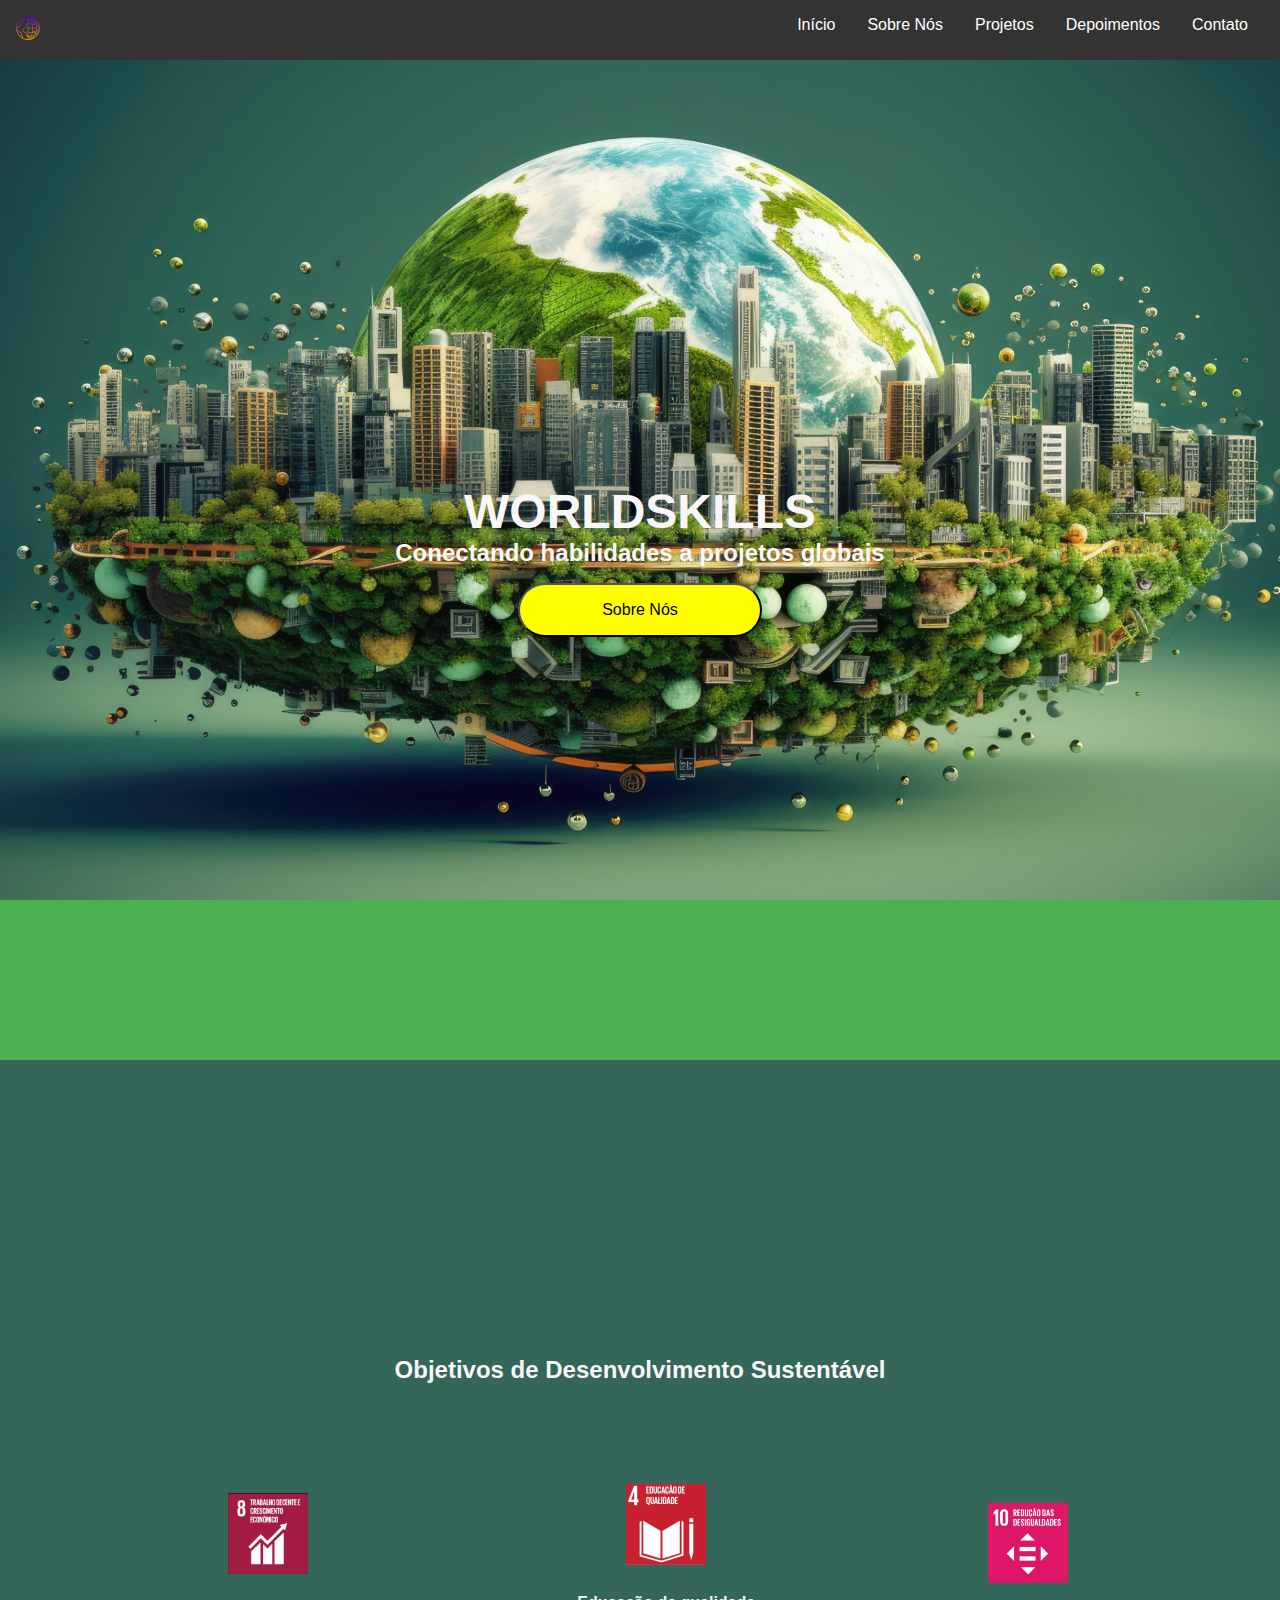
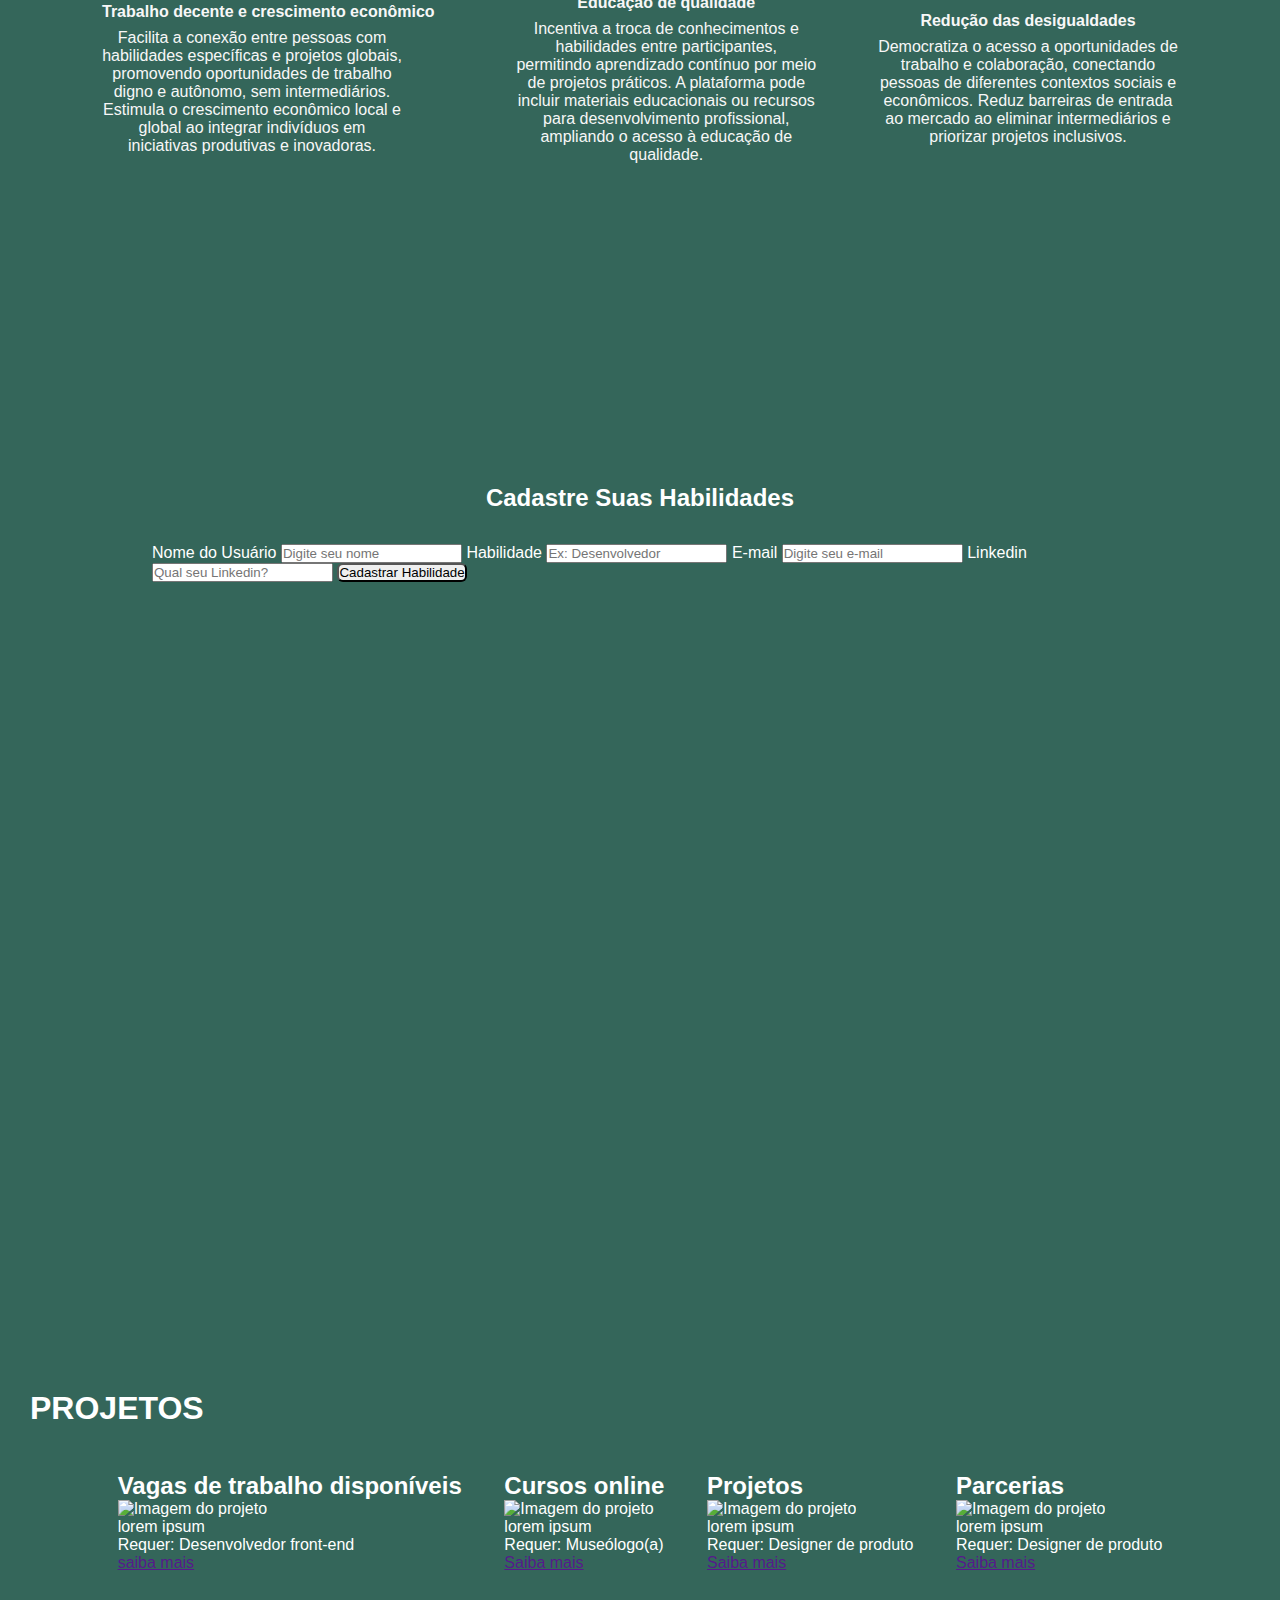
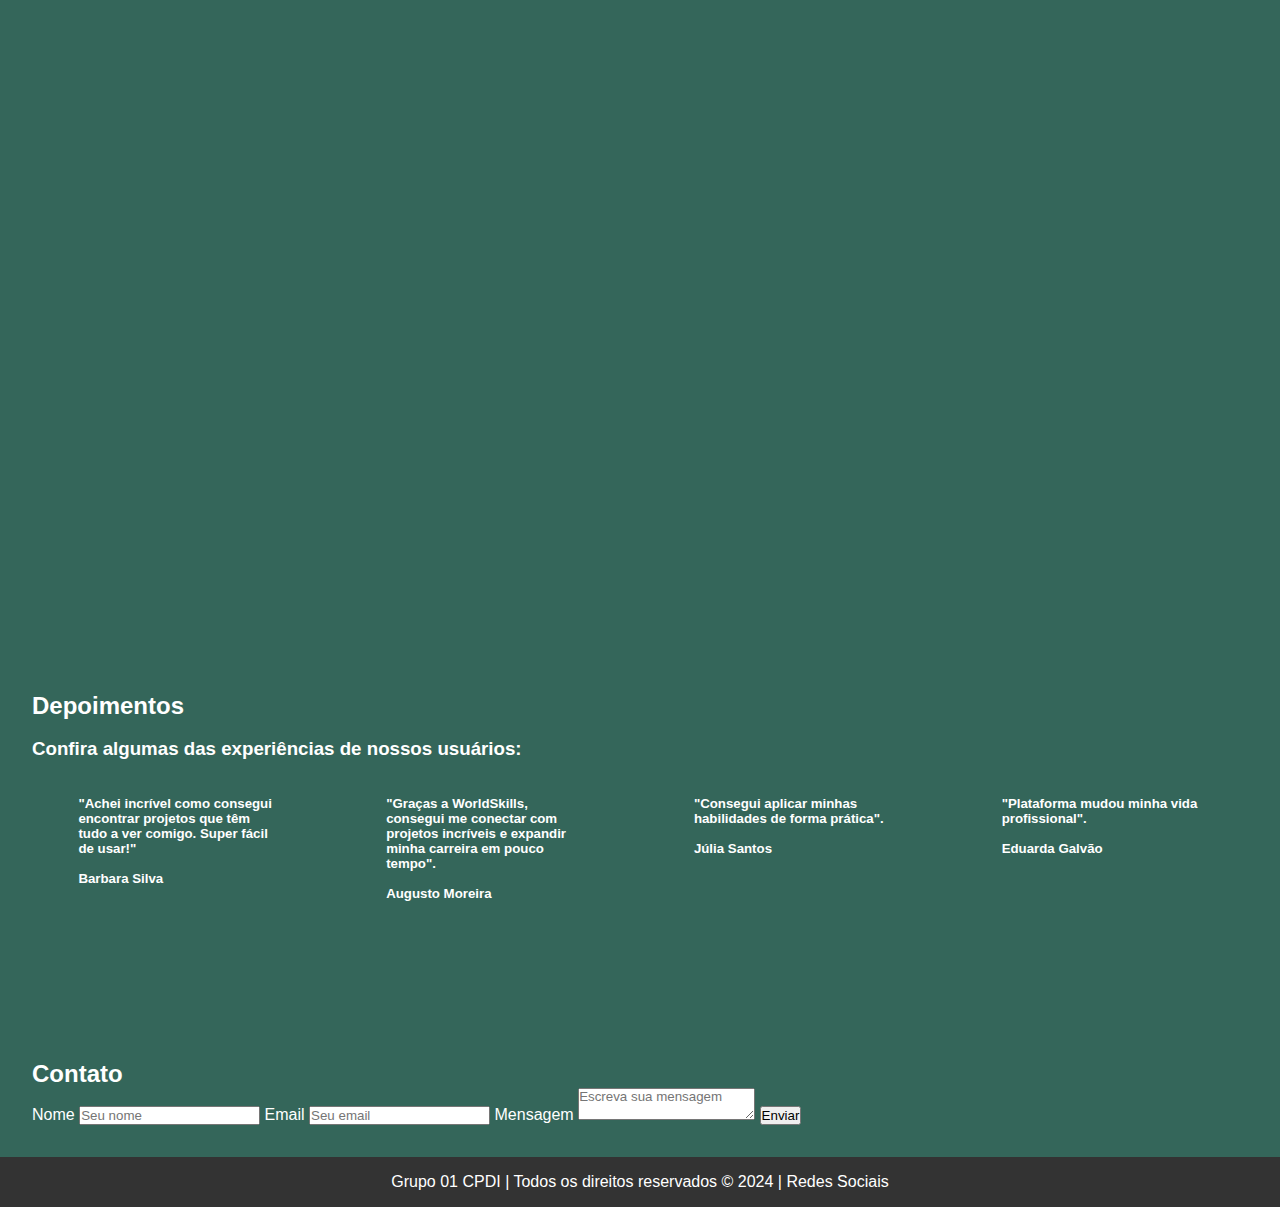
==== index.html @ 9bd30a02 "adicionei logo na barra de navegação" ====
<!DOCTYPE html>
<html lang="pt-br">

<head>
  <meta charset="UTF-8">
  <meta name="viewport" content="width=device-width, initial-scale=1.0">
  <title>WorldSkills</title>
  <link rel="shortcut icon" href="img/favicon.ico" type="image/x-icon">
  <link rel="stylesheet" href="style.css">
</head>

<body>
  <!-- Barra de Navegação -->
  <nav id="navBar">
    <div class="logo"><img src="img/globo.png" alt="Logo WorldSkills"></div>
    <ul>
      <li><a href="#inicio">Início</a></li>
      <li><a href="index2.html">Sobre Nós</a></li>
      <li><a href="#projetos">Projetos</a></li>
      <li><a href="#depoimentos">Depoimentos</a></li>
      <li><a href="#contato">Contato</a></li>
    </ul>
  </nav>

  <!-- Cabeçalho com Parallax -->
  <header class="parallax" id="inicio" style="background-image: url(/img/imgFundo.jpg);">
    <div class="header">
      <h1>WORLDSKILLS</h1>
      <p>Conectando habilidades a projetos globais</p>
    
        <html><a href="index2.html"> <button>Sobre Nós</button></a></html>
     
      
    </div>
  </header>
  <main>
   <!-- Objetivos de Desenvolvimento Sustentável -->
   <section class="parallax" id="ods" style="background-image: url('ods-background.jpg');">
    <div class="parallaxContent">
      <h2>Objetivos de Desenvolvimento Sustentável</h2>
      <div class="odsIcons">
        <div class="odsOito">
          <img src="img/ODS 8.png" alt="ODS 8">
          <h3>Trabalho decente e crescimento econômico</h3>
          <p>Facilita a conexão entre pessoas com habilidades específicas e projetos globais, promovendo oportunidades
            de trabalho digno e autônomo, sem intermediários.
            Estimula o crescimento econômico local e global ao integrar indivíduos em iniciativas produtivas e
            inovadoras.</p>
        </div>
        <div class="odsQuatro">
          <img src="img/ODS 4.png" alt="ODS 4">
          <h3>Educação de qualidade</h3>
          <p>Incentiva a troca de conhecimentos e habilidades entre participantes, permitindo aprendizado contínuo por
            meio de projetos práticos.
            A plataforma pode incluir materiais educacionais ou recursos para desenvolvimento profissional, ampliando o
            acesso à educação de qualidade.</p>
        </div>
        <div class="odsDez">
          <img src="img/ODS 10.png" alt="ODS 10">
          <h3>Redução das desigualdades</h3>
          <p>Democratiza o acesso a oportunidades de trabalho e colaboração, conectando pessoas de diferentes contextos
            sociais e econômicos.
            Reduz barreiras de entrada ao mercado ao eliminar intermediários e priorizar projetos inclusivos.</p>
        </div>
      </div>
    </div>
   </section>

    <!-- Formulário -->
    <section id="formulario">
      <h2>Cadastre Suas Habilidades</h2>
      <form action="userdata.php" method="post">
        <label for="nome">Nome do Usuário</label>
        <input type="text" id="nome" placeholder="Digite seu nome">
        <label for="habilidade">Habilidade</label>
        <input type="text" id="habilidade" placeholder="Ex: Desenvolvedor">
        <label for="e-mail">E-mail</label>
        <input type="email" id="e-mail" placeholder="Digite seu e-mail">
        <label for="linkedin">Linkedin</label>
        <input type="text" id="linkedin" placeholder="Qual seu Linkedin?">
        <button type="submit">Cadastrar Habilidade</button>
      </form>
    </section>


    <!--Projetos-->
   <section id="projetos">
    <h1>PROJETOS</h1>
   
     <div class= "projetoscontainer">
      <div class="projeto1">
       <h2>Vagas de trabalho disponíveis</h2>
       <img src="" alt="Imagem do projeto"/>
       <p>lorem ipsum</p>
       <p>Requer: Desenvolvedor front-end</p>
       <a target="_blank" href=""> saiba mais</a>
     </div>

    <div class= "projeto2">
      <h2>Cursos online</h2>
      <img src="" alt="Imagem do projeto"/>
      <p> lorem ipsum
      </p>
      <p>Requer: Museólogo(a)</p>
      <a target="_blank" href=""> Saiba mais</a>
    </div>

    <div class="projeto3">
      <h2> Projetos</h2>
      <img src="" alt="Imagem do projeto"/>
      <p>lorem ipsum</p>
      <p>Requer: Designer de produto</p>
      <a target="_blank" href=""> Saiba mais</a>
    </div>
    
    <div class="projeto4">
      <h2>Parcerias</h2>
      <img src="" alt="Imagem do projeto"/>
      <p>lorem ipsum</p>
      <p>Requer: Designer de produto</p>
      <a target="_blank" href=""> Saiba mais</a>
    </div>

   </section>



    <!-- Depoimentos -->
    <section id="depoimentos">

      <h2>Depoimentos</h2>
      <br>
      <h3>Confira algumas das experiências de nossos usuários:</h3>

<br>
<br>
  
     <div class="depoimentoscontainer">
      
      
      <div class="itens">
      <h5>"Plataforma mudou minha vida profissional".
        <br><br> Eduarda Galvão</div></h5>
      
      <div class="itens">
        <h5>"Consegui aplicar minhas habilidades de forma prática". 
          <br><br> Júlia Santos</div></h5>
      
        <div class="itens">
          <h5>"Graças a WorldSkills, consegui me conectar com projetos incríveis e expandir minha carreira em pouco tempo". 
            <br><br>
        Augusto Moreira</div></h5>

      <div class="itens">
          <h5>"Achei incrível como consegui encontrar projetos que têm tudo a ver comigo. Super fácil de usar!" 
            <br> <br> Barbara
        Silva</h5></div>
    </section></div>

    <!-- Contato -->
    <section id="contato">
      <h2>Contato</h2>
      <form>
        <label for="contatoNome">Nome</label>
        <input type="text" id="contatoNome" placeholder="Seu nome">
        <label for="email">Email</label>
        <input type="email" id="email" placeholder="Seu email">
        <label for="mensagem">Mensagem</label>
        <textarea id="mensagem" placeholder="Escreva sua mensagem"></textarea>
        <button type="submit">Enviar</button>
      </form>
    </section>
  </main>

  <!-- Rodapé -->
  <footer>
    <p>Grupo 01 CPDI | Todos os direitos reservados © 2024 | Redes Sociais</p>
  </footer>
</body>
</html>
---- style.css ----
/* Estilização global */
*{
    margin: 0;
    padding: 0;
    box-sizing: border-box;
    font-family: sans-serif
}


/* Estilo Logo Barra de Navegação */

#logo img{
  width: auto;
  height: 100%;
}


/* Estilo para a barra de navegação */
nav {
    background-color: #333;
    color: white;
    display: flex;
    justify-content: space-between;
    padding: 16px;
  }
  
  nav ul {
    display: flex;
    list-style: none;
  }
  
  nav li {
    margin:  0 1rem;
  }
  
  nav a {
    text-decoration: none;
    color: white;
  }

  nav a:hover{
    color: #00c4cc; /* Altere para a cor desejada */
    border-bottom: 2px solid #00c4cc; /* Adiciona uma linha inferior */
  }
  
  header {
    background-color: #4CAF50; /* Verde ou azul primário */
    color: white;
    text-align: center;
    font-size: 24px;
    font-weight: bold;
  }

  header button{

    background-color: #ffff00;
    width: 50%;
    height: 54px;
    margin-top: 16px;
    color: #000000;
    border-radius: 30px;
    font-size: 16px;
    cursor: pointer;
  }
  

  /* Parallax */
  .parallax {
    height: 1000px;
    background-attachment: fixed;
    background-position: center;
    background-repeat: no-repeat;
    background-size: cover;
    display: flex;
    flex-direction: column;
    justify-content: center;
    align-items: center;
    color: #f7f7f7;
    text-align: center;
  }

  main{
    background-color: #34665A;
  }
  
  .parallaxContent {
    display: flex;
    flex-direction: column;
    text-align: center;
    width: 100%;
  }

.parallaxContent h2{
  margin-bottom: 32px;
  margin-top: 0;
}
  .parallaxContent h2,
  .parallaxContent p {
    margin: 0;
  }

  .odsOito{
   font-size: 16px;
    margin-top: 100px;
    margin-left: 70px;
    margin-right: 20px;
  }
  .odsOito p{
    width: 300px;
    margin-top: 8px;
    justify-content: center;
  
  }
  .odsOito h3{
    font-size: 16px;
  }

  .odsQuatro{
    font-size: 16px;
    margin-top: 100px;
  }
  .odsQuatro p{
    width: 300px;
    margin-top: 8px;
  }
  .odsQuatro h3{
    font-size: 16px;
  }

  .odsDez{
    font-size: 16px;
    margin-top: 100px;
    margin-right: 70px;
  }
  .odsDez p{
    width: 300px;
    margin-top: 8px;
  }
  .odsDez h3{
    font-size: 16px;
  }
  .odsIcons{
    justify-content: space-between;
    align-items: center;
  }

  .odsIcons img{
    margin-bottom: 25px;
  }

  /* Outros estilos */
  section {
    padding: 32px;
  }
  
  footer {
    background-color: #333;
    color: white;
    text-align: center;
    padding: 16px;
  }

  .ods {
    display: flex;
    justify-content: space-around;
    background-color: #F4F4F4; /* Fundo cinza claro */
    padding: 32px 0;
  }
  
  .odsIcons {
    text-align: center;
    font-size: 1.2rem;
    display: flex;
  }
  
  .odsIcons img {
    width: 80px;
    height: auto;
  }

 /* FORMULÁRIO */
  #formulario {
    margin: 0 auto;
    width: 80%;
    height: 100vh;
    display: flex;
    flex-direction: column;
    flex-wrap: wrap;
    padding: 24px;
    color:#ffffff
  }

  #formulario h2{
    text-align: center;
    margin-bottom: 32px;
    color:#ffffff;
  }

  #formulario button{
    align-items: center;
    margin: 0 auto;
    text-align:center;
    border-radius: 6px;
    cursor: pointer;
  }
  
  /* PROJETOS */
  
  #projetos{
    width: 100%;
    height: 100vh;
    color:#ffffff;
    padding: 30px;
  }

  .projetoscontainer{
    display: flex;
    flex-direction:row;
    Justify-content:space-evenly;
    flex-wrap: wrap;
    padding: 45px;
    color:#ffffff
  
 }
 
    #projeto1{
     border: 2px solid #4CAF50;
     width: 250px;
     height: 250px;
     margin-top:20px;
     margin-bottom:20px;
     flex-direction:row;
     justify-content:space-evenly;
     align-items:center;
     background-color: #4CAF50;
    }
   
    #projeto2{
     border: 2px solid #4CAF50;
     width: 250px;
     height: 250px;
     margin-top:20px;
     margin-bottom:20px;
     flex-direction:row;
     justify-content:space-evenly;
     align-items:center;
     background-color: #4CAF50;
    }

    #projeto3{
      border: 2px solid #4CAF50;
      width: 250px;
      height: 250px;
      margin-top:20px;
      margin-bottom:20px;
      flex-direction:row;
      justify-content:space-evenly;
      align-items:center;
      background-color: #4CAF50;
     }

   #projeto4{
     border: 2px solid #4CAF50;
     width: 250px;
     height: 250px;
     margin-top:20px;
     margin-bottom:20px;
     flex-direction:row;
     justify-content:space-evenly;
     align-items:center;
     background-color: #4CAF50;
     Gap: 70px;
    }

  #depoimentos{
    color:#ffffff
    
  
  }

  #contato {
    color:#ffffff
  }

  .depoimentoscontainer{
    display: flex;
    gap: 15px;
    flex-direction: row-reverse;
    justify-content: space-around;
    align-items: stretch;
  }
  .itens{
    width: 200px;
    height: 200px;
    
  }
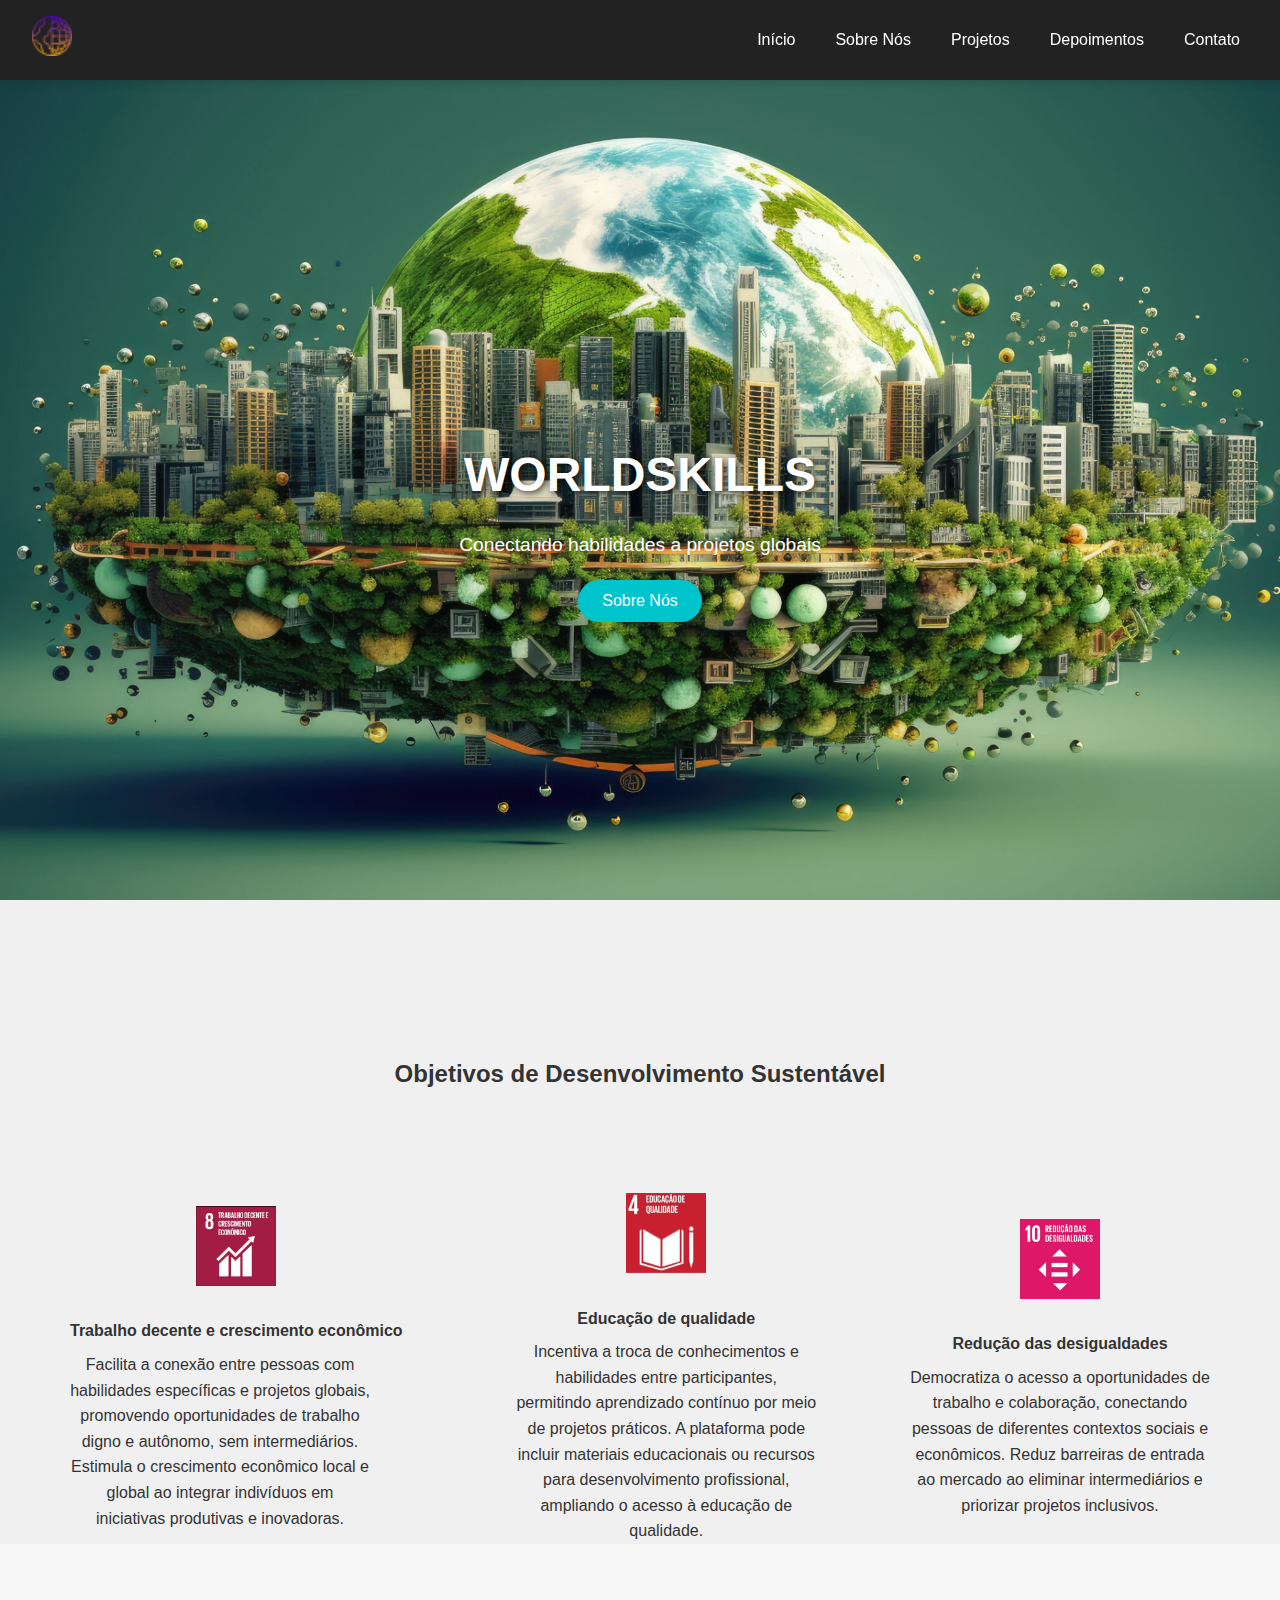
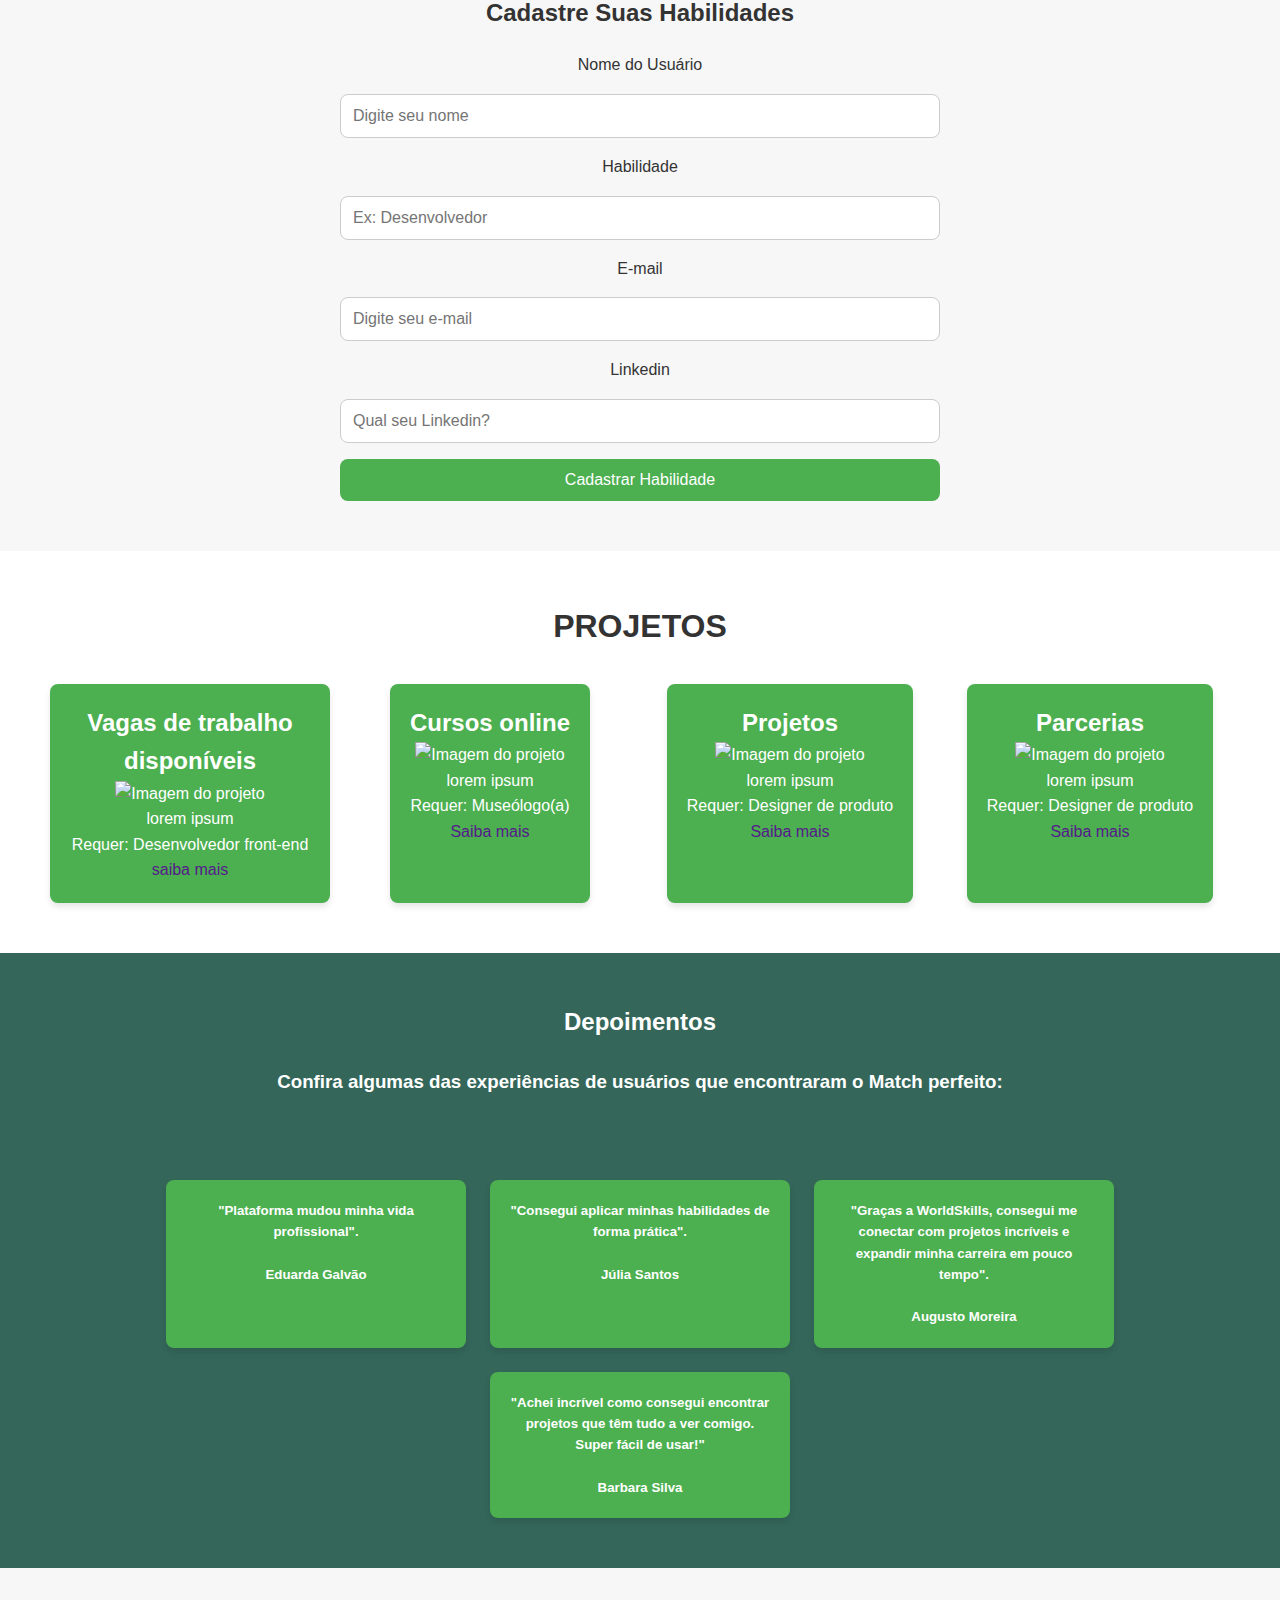
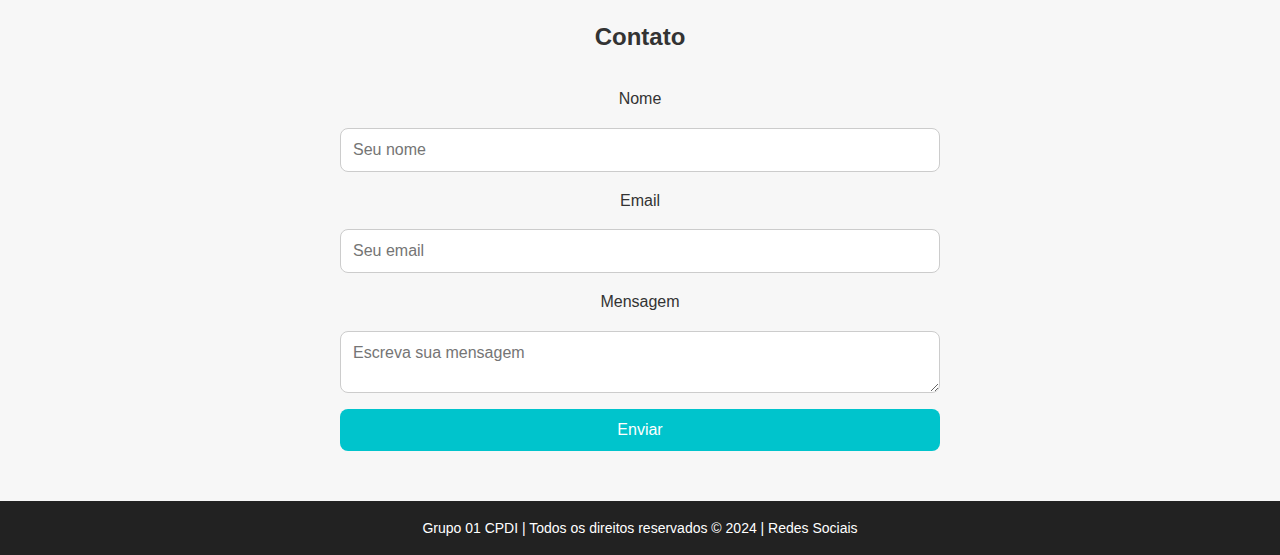
==== commit 0facfed7: "ALTERAÇÃO GERAL CSS" ====
--- a/index.html
+++ b/index.html
@@ -130,7 +130,7 @@
 
       <h2>Depoimentos</h2>
       <br>
-      <h3>Confira algumas das experiências de nossos usuários:</h3>
+      <h3>Confira algumas das experiências de usuários que encontraram o Match perfeito:</h3>
 
 <br>
 <br>
--- a/style.css
+++ b/style.css
@@ -1,296 +1,345 @@
 /* Estilização global */
-*{
-    margin: 0;
-    padding: 0;
-    box-sizing: border-box;
-    font-family: sans-serif
-}
-
-
-/* Estilo Logo Barra de Navegação */
-
-#logo img{
-  width: auto;
-  height: 100%;
-}
-
+* {
+  margin: 0;
+  padding: 0;
+  box-sizing: border-box;
+  font-family: 'Arial', sans-serif;
+  list-style: none;
+  text-decoration: none;
+}
+
+body {
+  background-color: #f0f0f0;
+  color: #333;
+  line-height: 1.6;
+}
 
 /* Estilo para a barra de navegação */
 nav {
-    background-color: #333;
-    color: white;
-    display: flex;
-    justify-content: space-between;
-    padding: 16px;
+  background-color: #222;
+  color: white;
+  display: flex;
+  justify-content: space-between;
+  align-items: center;
+  padding: 16px 32px;
+  position: sticky;
+  top: 0;
+  z-index: 1000;
+  box-shadow: 0 4px 6px rgba(0, 0, 0, 0.1);
+}
+
+nav .logo img {
+  height: 40px;
+}
+
+nav ul {
+  display: flex;
+  list-style: none;
+  gap: 24px;
+}
+
+nav li {
+  position: relative;
+}
+
+nav a {
+  text-decoration: none;
+  color: white;
+  font-size: 16px;
+  padding: 8px;
+  transition: color 0.3s ease;
+}
+
+nav a:hover {
+  color: #00c4cc;
+  border-bottom: 2px solid #00c4cc;
+}
+
+/* Parallax Header */
+header {
+  height: 900px;
+  background-attachment: fixed;
+  background-size: cover;
+  background-position: center;
+  display: flex;
+  flex-direction: column;
+  justify-content: center;
+  align-items: center;
+  color: white;
+  text-align: center;
+
+
+}
+
+header h1 {
+  font-size: 3rem;
+  margin-bottom: 16px;
+  text-shadow: 2px 2px 6px rgba(0, 0, 0, 0.7);
+}
+
+header p {
+  font-size: 1.2rem;
+  margin-bottom: 20px;
+}
+
+header button {
+  background-color: #00c4cc;
+  color: white;
+  border: none;
+  padding: 12px 24px;
+  border-radius: 30px;
+  font-size: 16px;
+  cursor: pointer;
+  transition: background-color 0.3s;
+}
+
+header button:hover {
+  background-color: #008f99;
+}
+
+.parallaxContent {
+  display: flex;
+  flex-direction: column;
+  text-align: center;
+  width: 100%;
+}
+
+
+#ods {
+  display: flex;
+  justify-content: space-around;
+}
+
+#ods h2 {
+  text-align: center;
+  margin-top: 75px;
+}
+
+.odsOito {
+  font-size: 16px;
+  margin-top: 100px;
+  margin-left: 70px;
+  margin-right: 20px;
+}
+
+.odsOito p {
+  width: 300px;
+  margin-top: 8px;
+  justify-content: center;
+
+}
+
+.odsOito h3 {
+  font-size: 16px;
+}
+
+.odsQuatro {
+  font-size: 16px;
+  margin-top: 100px;
+}
+
+.odsQuatro p {
+  width: 300px;
+  margin-top: 8px;
+}
+
+.odsQuatro h3 {
+  font-size: 16px;
+}
+
+.odsDez {
+  font-size: 16px;
+  margin-top: 100px;
+  margin-right: 70px;
+}
+
+.odsDez p {
+  width: 300px;
+  margin-top: 8px;
+}
+
+.odsDez h3 {
+  font-size: 16px;
+}
+
+.odsIcons {
+  display: flex;
+  justify-content: space-between;
+  align-items: center;
+}
+
+.odsIcons img {
+  width: 80px;
+  height: 80px;
+  margin-bottom: 25px;
+}
+
+/* Sessão de Projetos */
+#projetos {
+  padding: 50px;
+  background-color: #fff;
+  text-align: center;
+}
+
+#projetos h1 {
+  margin-bottom: 32px;
+  color: #333;
+}
+
+.projetoscontainer {
+  display: grid;
+  grid-template-columns: repeat(auto-fit, minmax(250px, 1fr));
+  gap: 20px;
+  justify-items: center;
+}
+
+.projetoscontainer .projeto1,
+.projeto2,
+.projeto3,
+.projeto4 {
+  background-color: #4caf50;
+  border-radius: 8px;
+  color: white;
+  padding: 20px;
+  box-shadow: 0 4px 6px rgba(0, 0, 0, 0.1);
+  transition: transform 0.3s ease;
+  text-align: center;
+}
+
+.projetoscontainer .projeto1:hover,
+.projeto2:hover,
+.projeto3:hover,
+.projeto4:hover {
+  transform: translateY(-10px);
+}
+
+/* Formulário */
+#formulario {
+  background-color: #f7f7f7;
+  padding: 50px 20px;
+  text-align: center;
+}
+
+#formulario h2 {
+  margin-bottom: 20px;
+  color: #333;
+}
+
+#formulario form {
+  max-width: 600px;
+  margin: 0 auto;
+  display: flex;
+  flex-direction: column;
+  gap: 16px;
+}
+
+#formulario input,
+#formulario textarea,
+#formulario button {
+  padding: 12px;
+  border-radius: 8px;
+  border: 1px solid #ccc;
+  font-size: 16px;
+  width: 100%;
+}
+
+#formulario button {
+  background-color: #4caf50;
+  color: white;
+  border: none;
+  cursor: pointer;
+  transition: background-color 0.3s;
+}
+
+#formulario button:hover {
+  background-color: #388e3c;
+}
+
+/* Depoimentos */
+#depoimentos {
+  padding: 50px;
+  background-color: #34665a;
+  color: white;
+  text-align: center;
+}
+
+.depoimentoscontainer {
+  display: flex;
+  flex-wrap: wrap;
+  justify-content: center;
+  gap: 24px;
+  margin-top: 32px;
+}
+
+.itens {
+  background-color: #4caf50;
+  padding: 20px;
+  border-radius: 8px;
+  color: white;
+  box-shadow: 0 4px 6px rgba(0, 0, 0, 0.1);
+  width: 300px;
+}
+
+/* Contato */
+#contato {
+  padding: 50px;
+  text-align: center;
+  background-color: #f7f7f7;
+}
+
+#contato h2{
+  margin-bottom: 30px;
+}
+
+#contato form {
+  max-width: 600px;
+  margin: 0 auto;
+  display: flex;
+  flex-direction: column;
+  gap: 16px;
+}
+
+#contato input,
+#contato textarea,
+#contato button {
+  padding: 12px;
+  border-radius: 8px;
+  border: 1px solid #ccc;
+  font-size: 16px;
+}
+
+#contato button {
+  background-color: #00c4cc;
+  color: white;
+  border: none;
+  cursor: pointer;
+}
+
+#contato button:hover {
+  background-color: #008f99;
+}
+
+/* Rodapé */
+footer {
+  background-color: #222;
+  color: white;
+  padding: 16px;
+  text-align: center;
+  font-size: 14px;
+}
+
+/* Responsividade */
+@media (max-width: 768px) {
+  nav ul {
+    flex-direction: column;
+    gap: 16px;
   }
-  
-  nav ul {
-    display: flex;
-    list-style: none;
+
+  .projetoscontainer {
+    grid-template-columns: 1fr;
   }
-  
-  nav li {
-    margin:  0 1rem;
+
+  .depoimentoscontainer {
+    flex-direction: column;
   }
-  
-  nav a {
-    text-decoration: none;
-    color: white;
-  }
-
-  nav a:hover{
-    color: #00c4cc; /* Altere para a cor desejada */
-    border-bottom: 2px solid #00c4cc; /* Adiciona uma linha inferior */
-  }
-  
-  header {
-    background-color: #4CAF50; /* Verde ou azul primário */
-    color: white;
-    text-align: center;
-    font-size: 24px;
-    font-weight: bold;
-  }
-
-  header button{
-
-    background-color: #ffff00;
-    width: 50%;
-    height: 54px;
-    margin-top: 16px;
-    color: #000000;
-    border-radius: 30px;
-    font-size: 16px;
-    cursor: pointer;
-  }
-  
-
-  /* Parallax */
-  .parallax {
-    height: 1000px;
-    background-attachment: fixed;
-    background-position: center;
-    background-repeat: no-repeat;
-    background-size: cover;
-    display: flex;
-    flex-direction: column;
-    justify-content: center;
-    align-items: center;
-    color: #f7f7f7;
-    text-align: center;
-  }
-
-  main{
-    background-color: #34665A;
-  }
-  
-  .parallaxContent {
-    display: flex;
-    flex-direction: column;
-    text-align: center;
-    width: 100%;
-  }
-
-.parallaxContent h2{
-  margin-bottom: 32px;
-  margin-top: 0;
-}
-  .parallaxContent h2,
-  .parallaxContent p {
-    margin: 0;
-  }
-
-  .odsOito{
-   font-size: 16px;
-    margin-top: 100px;
-    margin-left: 70px;
-    margin-right: 20px;
-  }
-  .odsOito p{
-    width: 300px;
-    margin-top: 8px;
-    justify-content: center;
-  
-  }
-  .odsOito h3{
-    font-size: 16px;
-  }
-
-  .odsQuatro{
-    font-size: 16px;
-    margin-top: 100px;
-  }
-  .odsQuatro p{
-    width: 300px;
-    margin-top: 8px;
-  }
-  .odsQuatro h3{
-    font-size: 16px;
-  }
-
-  .odsDez{
-    font-size: 16px;
-    margin-top: 100px;
-    margin-right: 70px;
-  }
-  .odsDez p{
-    width: 300px;
-    margin-top: 8px;
-  }
-  .odsDez h3{
-    font-size: 16px;
-  }
-  .odsIcons{
-    justify-content: space-between;
-    align-items: center;
-  }
-
-  .odsIcons img{
-    margin-bottom: 25px;
-  }
-
-  /* Outros estilos */
-  section {
-    padding: 32px;
-  }
-  
-  footer {
-    background-color: #333;
-    color: white;
-    text-align: center;
-    padding: 16px;
-  }
-
-  .ods {
-    display: flex;
-    justify-content: space-around;
-    background-color: #F4F4F4; /* Fundo cinza claro */
-    padding: 32px 0;
-  }
-  
-  .odsIcons {
-    text-align: center;
-    font-size: 1.2rem;
-    display: flex;
-  }
-  
-  .odsIcons img {
-    width: 80px;
-    height: auto;
-  }
-
- /* FORMULÁRIO */
-  #formulario {
-    margin: 0 auto;
-    width: 80%;
-    height: 100vh;
-    display: flex;
-    flex-direction: column;
-    flex-wrap: wrap;
-    padding: 24px;
-    color:#ffffff
-  }
-
-  #formulario h2{
-    text-align: center;
-    margin-bottom: 32px;
-    color:#ffffff;
-  }
-
-  #formulario button{
-    align-items: center;
-    margin: 0 auto;
-    text-align:center;
-    border-radius: 6px;
-    cursor: pointer;
-  }
-  
-  /* PROJETOS */
-  
-  #projetos{
-    width: 100%;
-    height: 100vh;
-    color:#ffffff;
-    padding: 30px;
-  }
-
-  .projetoscontainer{
-    display: flex;
-    flex-direction:row;
-    Justify-content:space-evenly;
-    flex-wrap: wrap;
-    padding: 45px;
-    color:#ffffff
-  
- }
- 
-    #projeto1{
-     border: 2px solid #4CAF50;
-     width: 250px;
-     height: 250px;
-     margin-top:20px;
-     margin-bottom:20px;
-     flex-direction:row;
-     justify-content:space-evenly;
-     align-items:center;
-     background-color: #4CAF50;
-    }
-   
-    #projeto2{
-     border: 2px solid #4CAF50;
-     width: 250px;
-     height: 250px;
-     margin-top:20px;
-     margin-bottom:20px;
-     flex-direction:row;
-     justify-content:space-evenly;
-     align-items:center;
-     background-color: #4CAF50;
-    }
-
-    #projeto3{
-      border: 2px solid #4CAF50;
-      width: 250px;
-      height: 250px;
-      margin-top:20px;
-      margin-bottom:20px;
-      flex-direction:row;
-      justify-content:space-evenly;
-      align-items:center;
-      background-color: #4CAF50;
-     }
-
-   #projeto4{
-     border: 2px solid #4CAF50;
-     width: 250px;
-     height: 250px;
-     margin-top:20px;
-     margin-bottom:20px;
-     flex-direction:row;
-     justify-content:space-evenly;
-     align-items:center;
-     background-color: #4CAF50;
-     Gap: 70px;
-    }
-
-  #depoimentos{
-    color:#ffffff
-    
-  
-  }
-
-  #contato {
-    color:#ffffff
-  }
-
-  .depoimentoscontainer{
-    display: flex;
-    gap: 15px;
-    flex-direction: row-reverse;
-    justify-content: space-around;
-    align-items: stretch;
-  }
-  .itens{
-    width: 200px;
-    height: 200px;
-    
-  }+}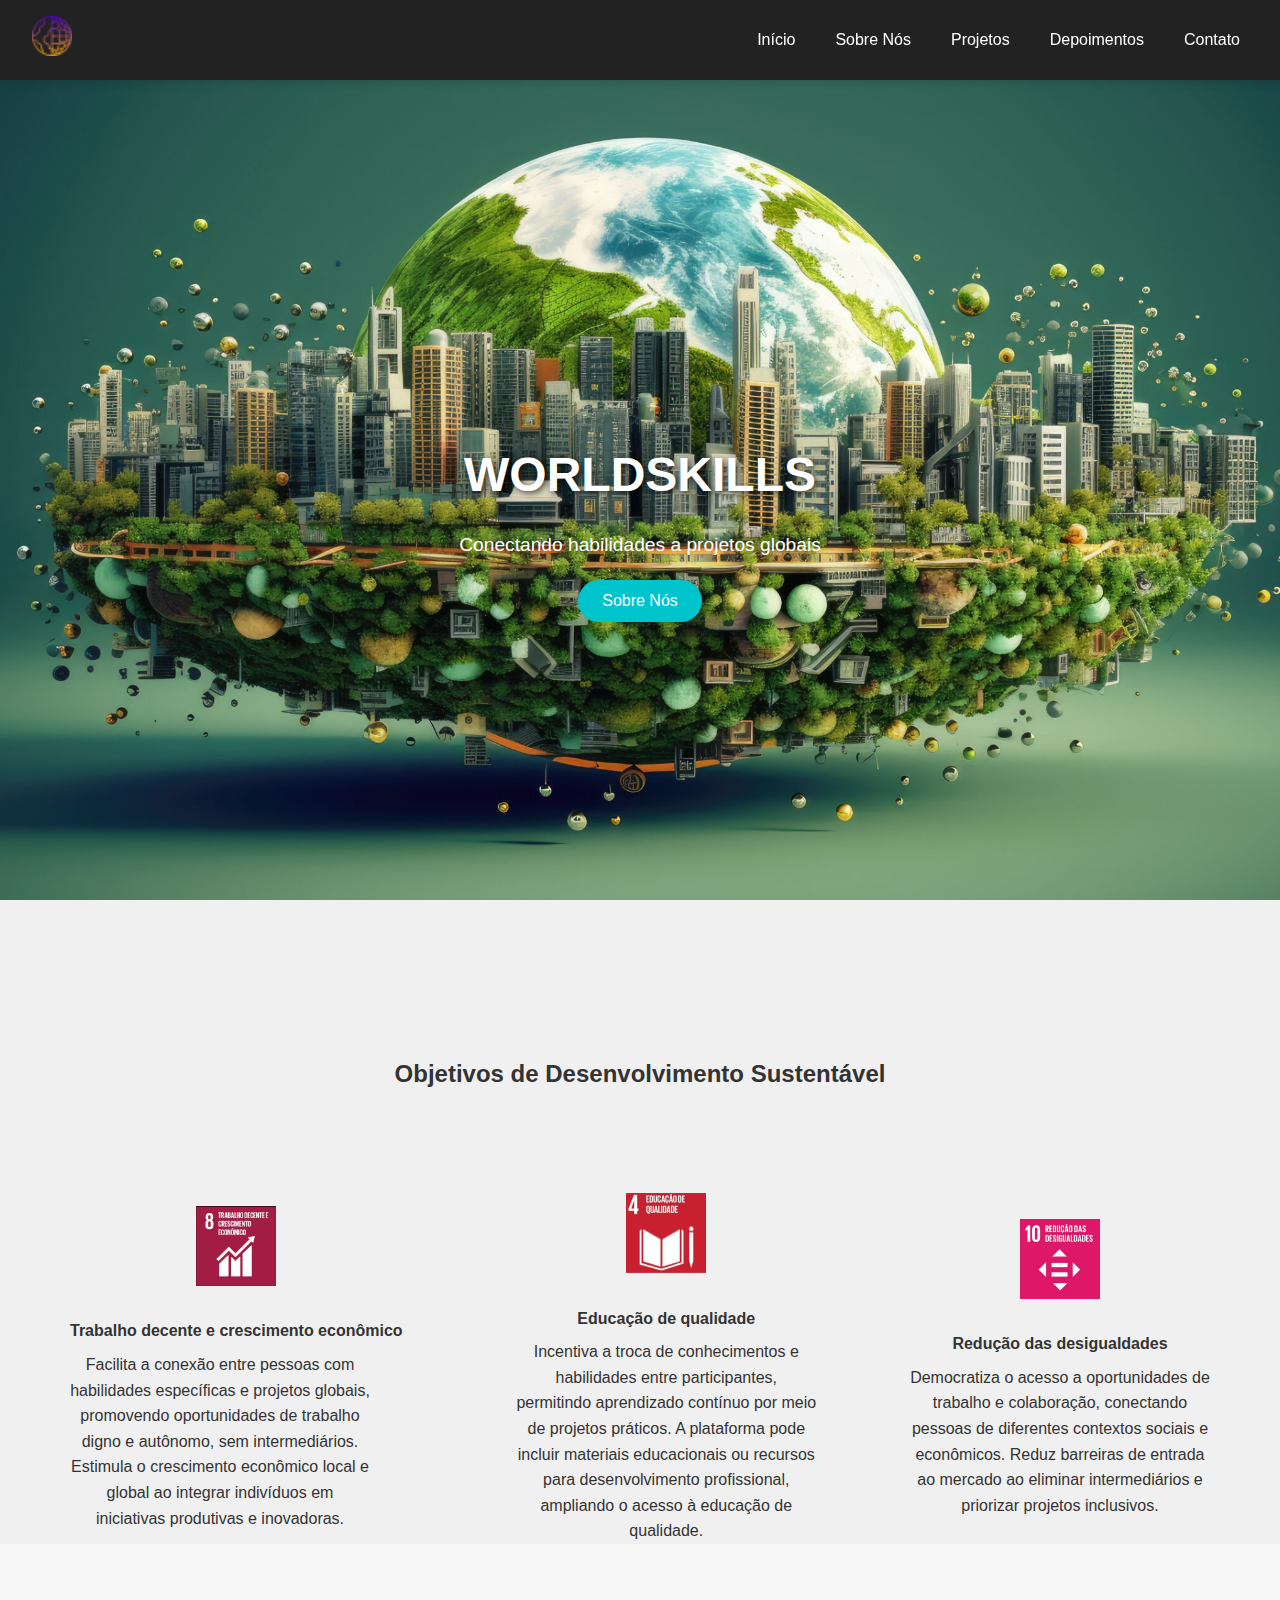
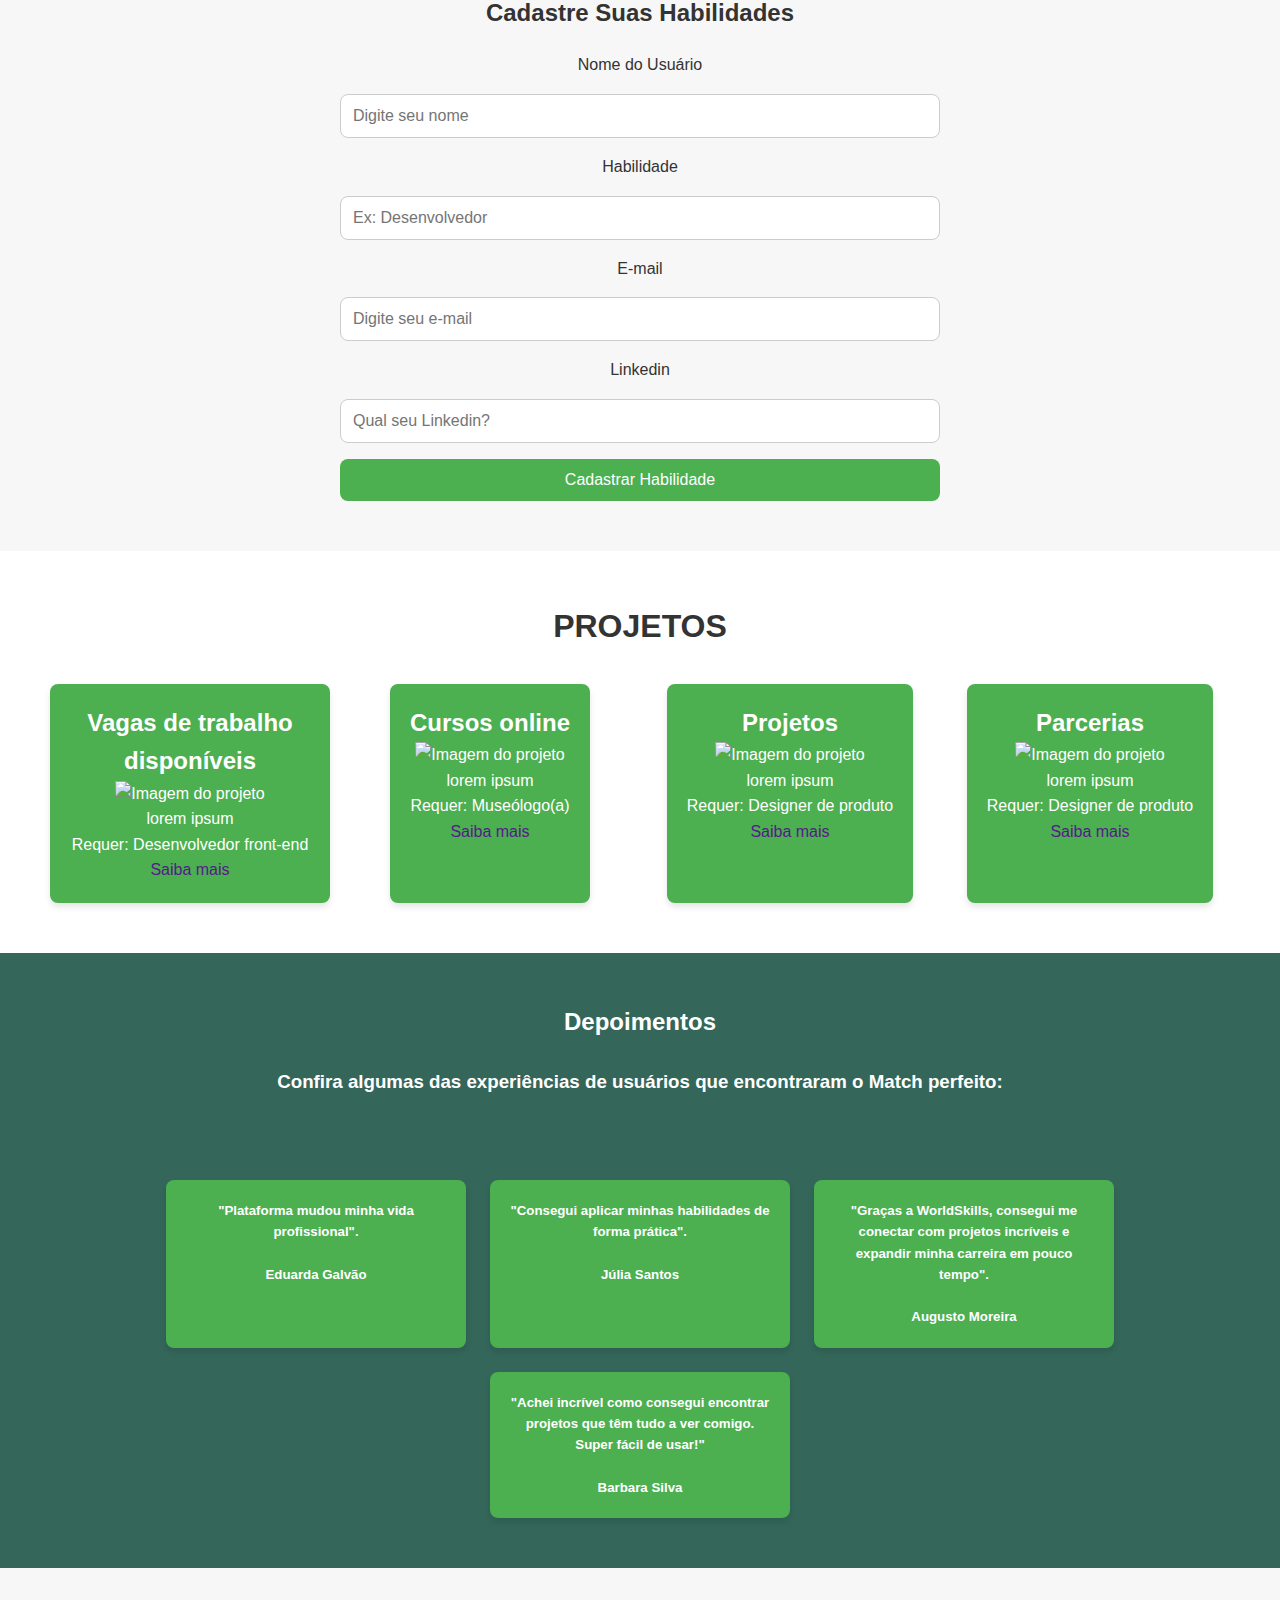
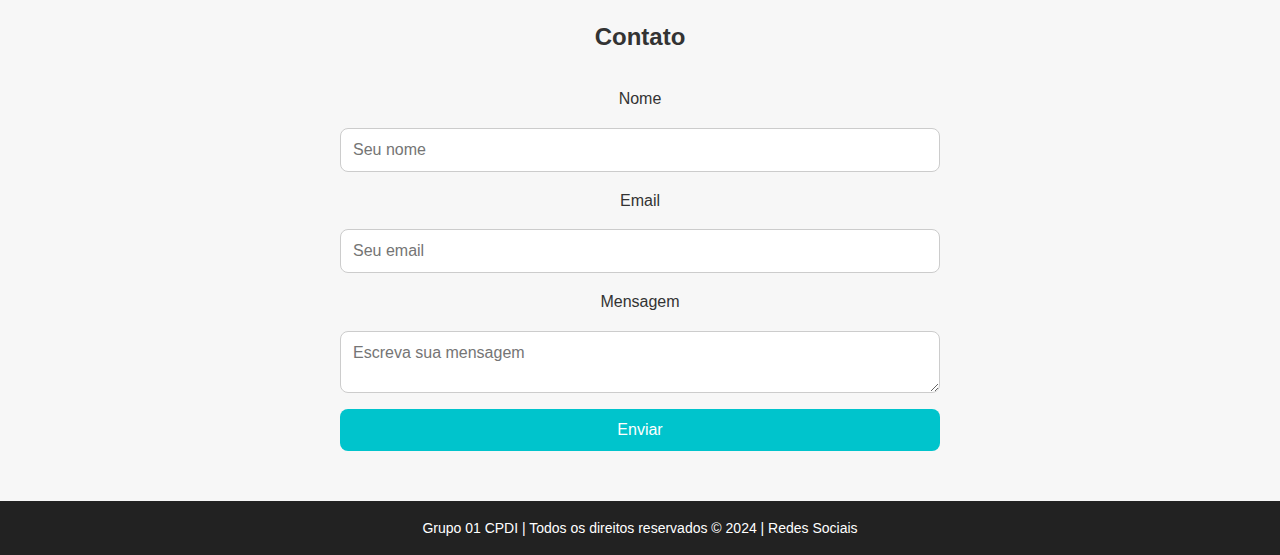
==== commit 55f48c20: "Atualização HTML" ====
--- a/index.html
+++ b/index.html
@@ -93,7 +93,7 @@
        <img src="" alt="Imagem do projeto"/>
        <p>lorem ipsum</p>
        <p>Requer: Desenvolvedor front-end</p>
-       <a target="_blank" href=""> saiba mais</a>
+       <a target="_blank" href=""> Saiba mais</a>
      </div>
 
     <div class= "projeto2">
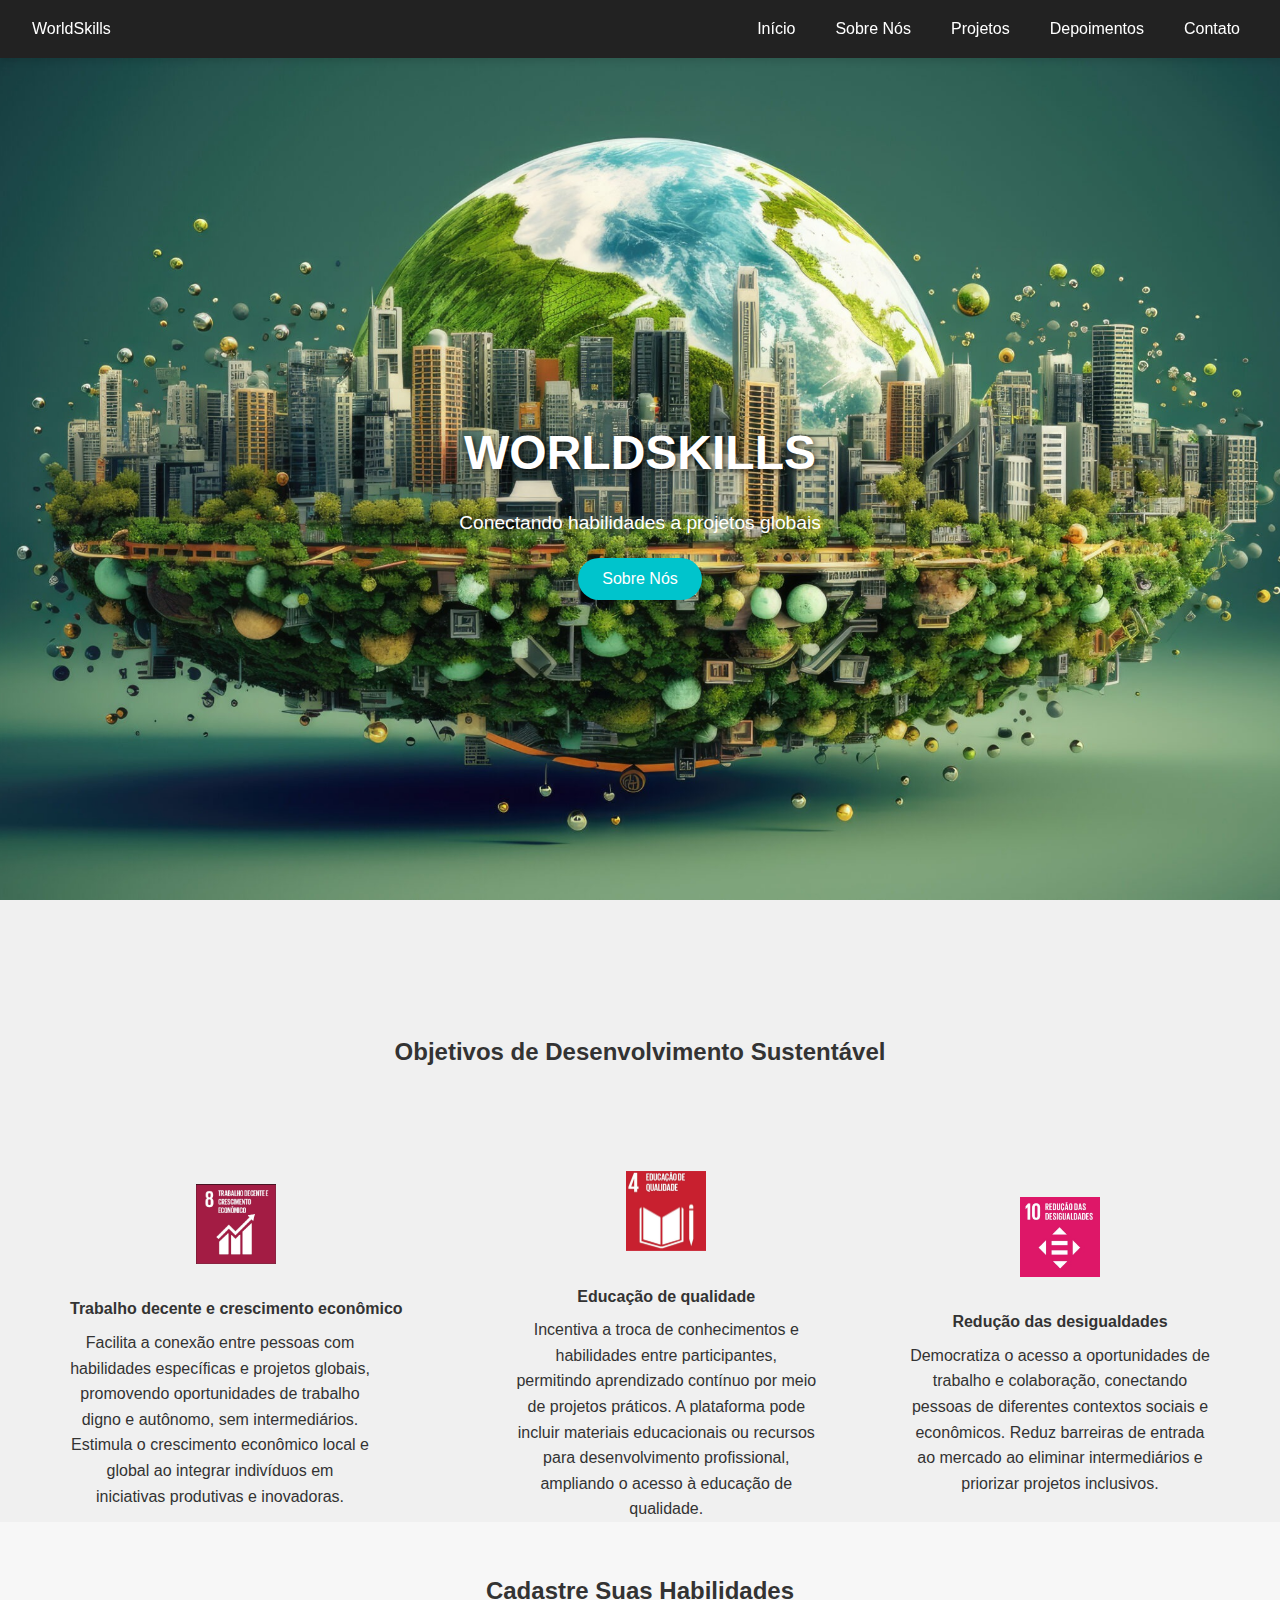
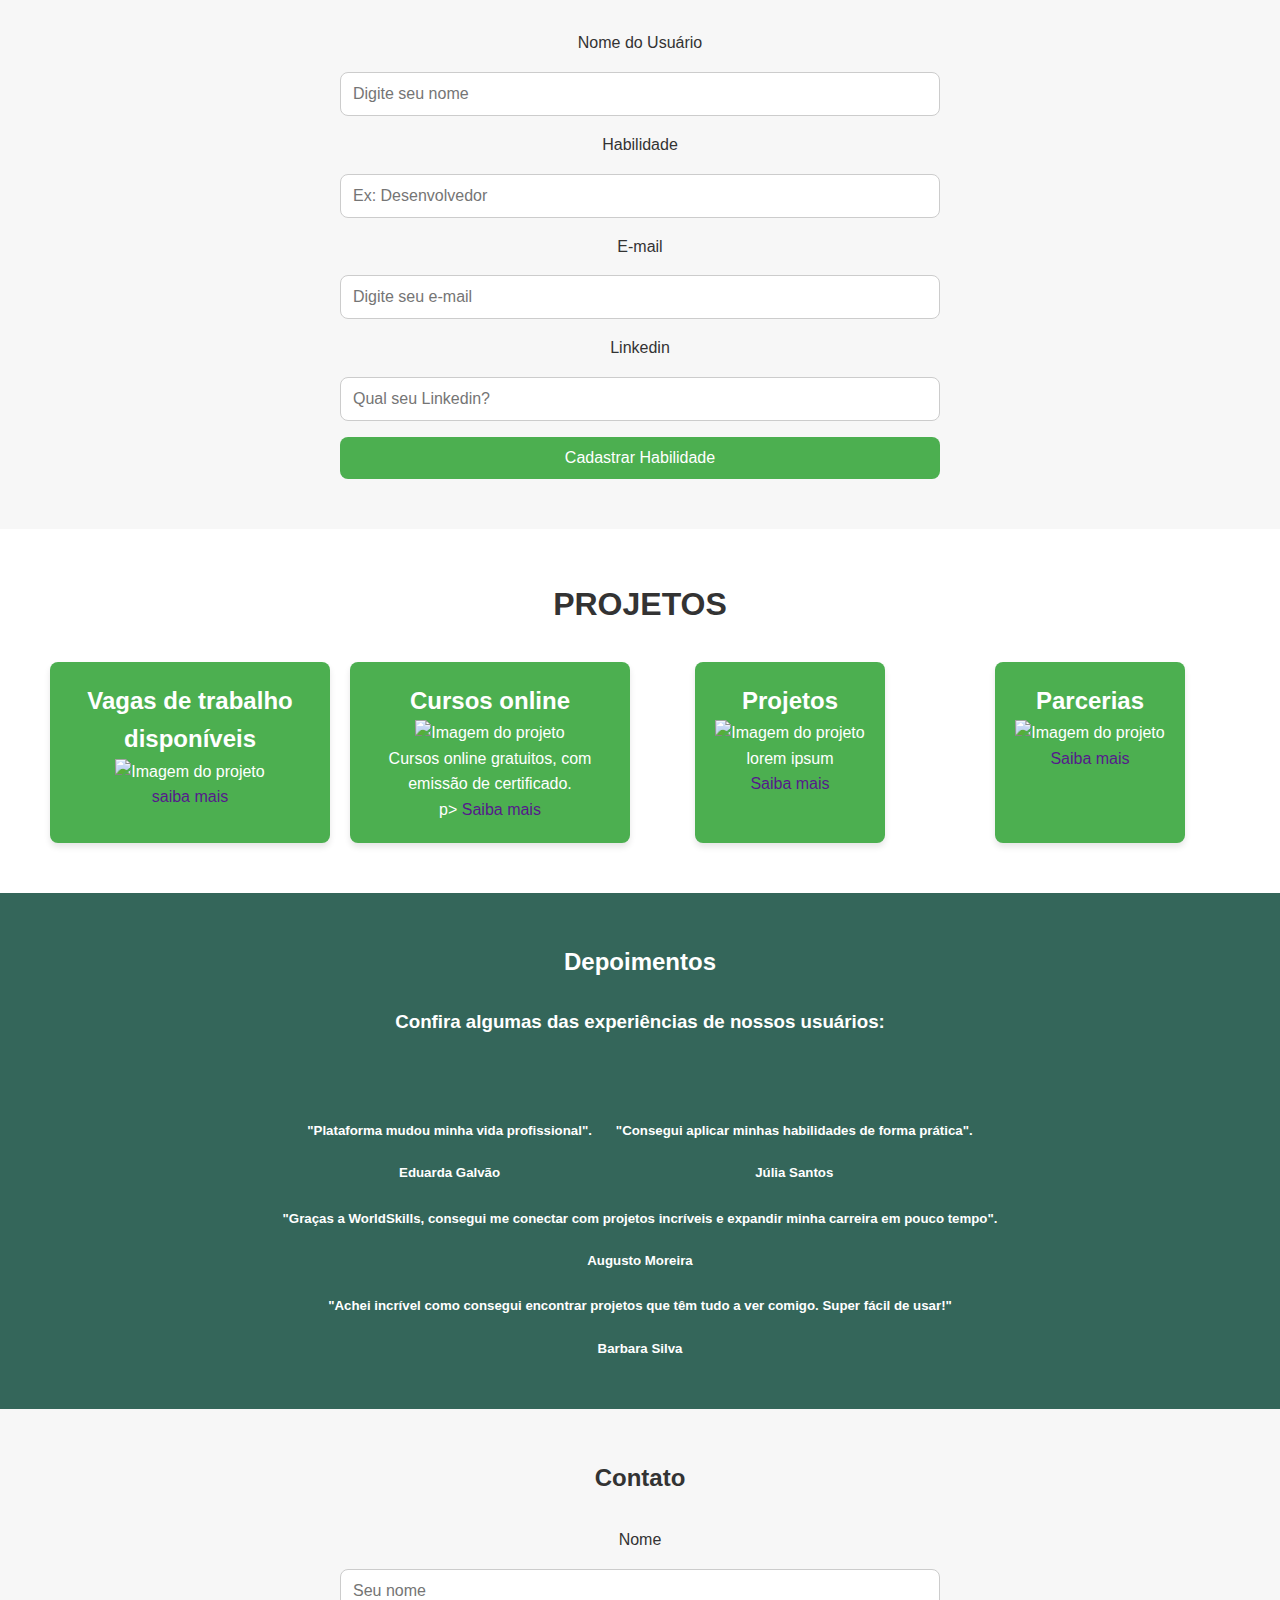
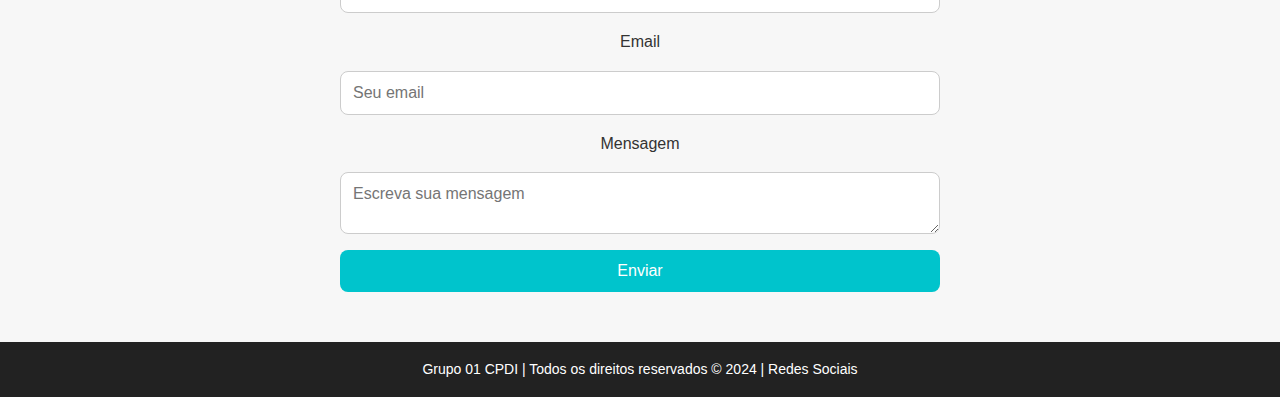
==== commit 7ea5bd46: "Update index.html" ====
--- a/index.html
+++ b/index.html
@@ -12,7 +12,7 @@
 <body>
   <!-- Barra de Navegação -->
   <nav id="navBar">
-    <div class="logo"><img src="img/globo.png" alt="Logo WorldSkills"></div>
+    <div class="logo">WorldSkills</div>
     <ul>
       <li><a href="#inicio">Início</a></li>
       <li><a href="index2.html">Sobre Nós</a></li>
@@ -91,17 +91,17 @@
       <div class="projeto1">
        <h2>Vagas de trabalho disponíveis</h2>
        <img src="" alt="Imagem do projeto"/>
-       <p>lorem ipsum</p>
-       <p>Requer: Desenvolvedor front-end</p>
-       <a target="_blank" href=""> Saiba mais</a>
+       <p> </p>
+       <p></p>
+       <a target="_blank" href=""> saiba mais</a>
      </div>
 
     <div class= "projeto2">
       <h2>Cursos online</h2>
       <img src="" alt="Imagem do projeto"/>
-      <p> lorem ipsum
+      <p> Cursos online gratuitos, com emissão de certificado.
       </p>
-      <p>Requer: Museólogo(a)</p>
+      <p>p>
       <a target="_blank" href=""> Saiba mais</a>
     </div>
 
@@ -109,15 +109,15 @@
       <h2> Projetos</h2>
       <img src="" alt="Imagem do projeto"/>
       <p>lorem ipsum</p>
-      <p>Requer: Designer de produto</p>
+      <p></p>
       <a target="_blank" href=""> Saiba mais</a>
     </div>
     
     <div class="projeto4">
       <h2>Parcerias</h2>
       <img src="" alt="Imagem do projeto"/>
-      <p>lorem ipsum</p>
-      <p>Requer: Designer de produto</p>
+      <p></p>
+      <p></p>
       <a target="_blank" href=""> Saiba mais</a>
     </div>
 
@@ -130,7 +130,7 @@
 
       <h2>Depoimentos</h2>
       <br>
-      <h3>Confira algumas das experiências de usuários que encontraram o Match perfeito:</h3>
+      <h3>Confira algumas das experiências de nossos usuários:</h3>
 
 <br>
 <br>
@@ -138,20 +138,20 @@
      <div class="depoimentoscontainer">
       
       
-      <div class="itens">
+      <div class="Itens">
       <h5>"Plataforma mudou minha vida profissional".
         <br><br> Eduarda Galvão</div></h5>
       
-      <div class="itens">
+      <div class="Itens">
         <h5>"Consegui aplicar minhas habilidades de forma prática". 
           <br><br> Júlia Santos</div></h5>
       
-        <div class="itens">
+        <div class="Itens">
           <h5>"Graças a WorldSkills, consegui me conectar com projetos incríveis e expandir minha carreira em pouco tempo". 
             <br><br>
         Augusto Moreira</div></h5>
 
-      <div class="itens">
+      <div class="Itens">
           <h5>"Achei incrível como consegui encontrar projetos que têm tudo a ver comigo. Super fácil de usar!" 
             <br> <br> Barbara
         Silva</h5></div>
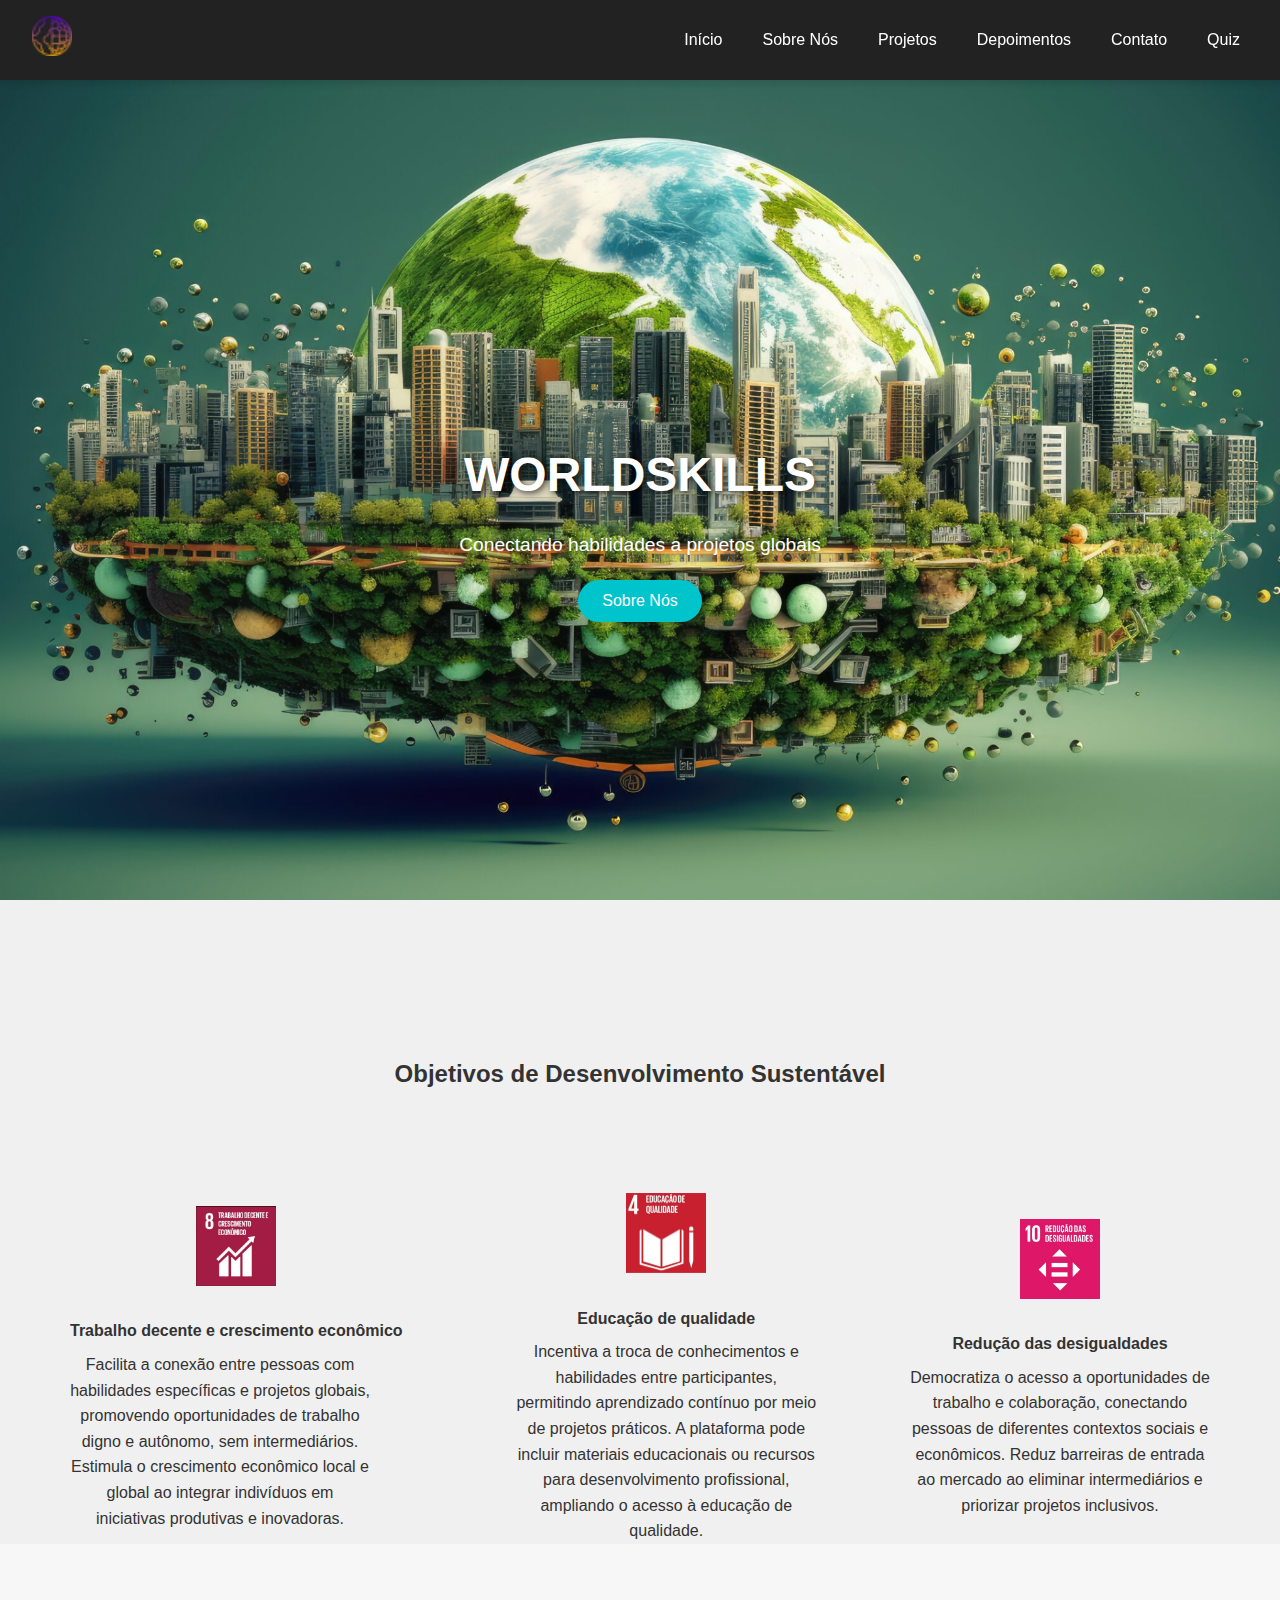
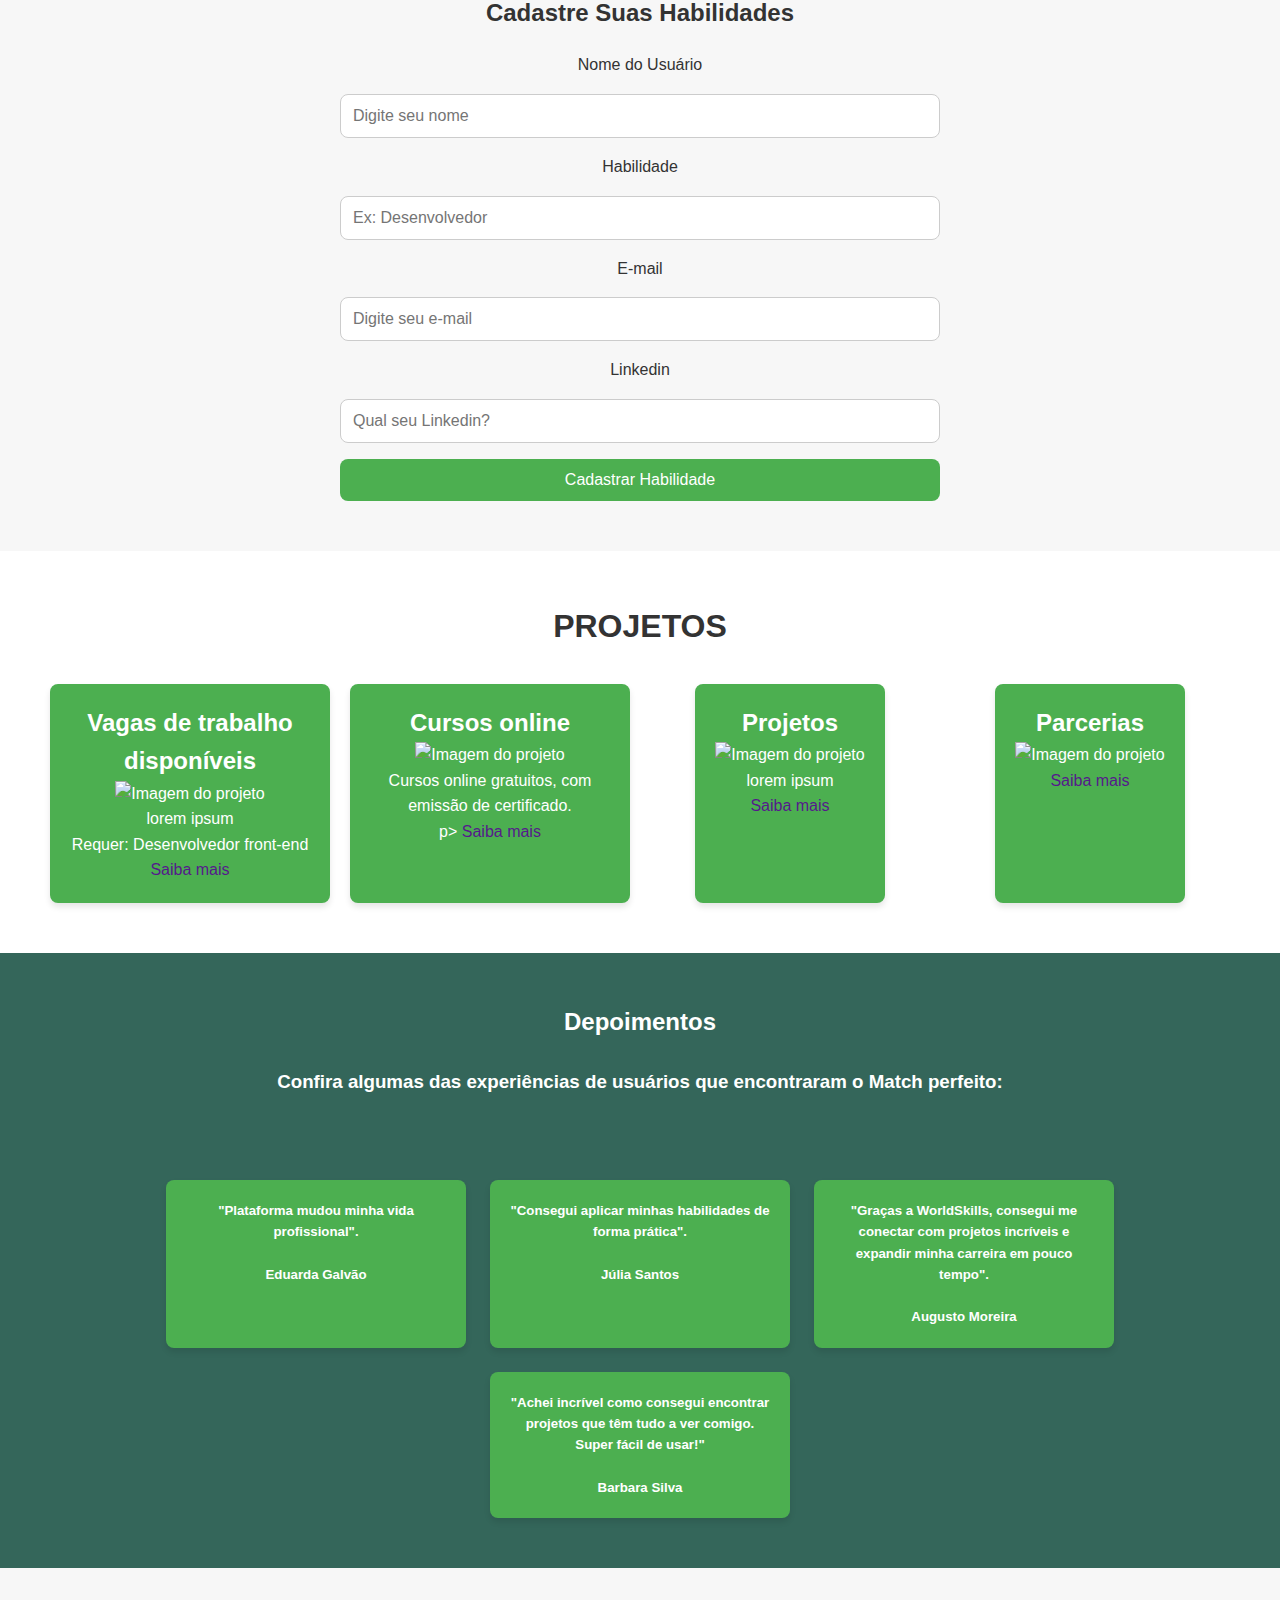
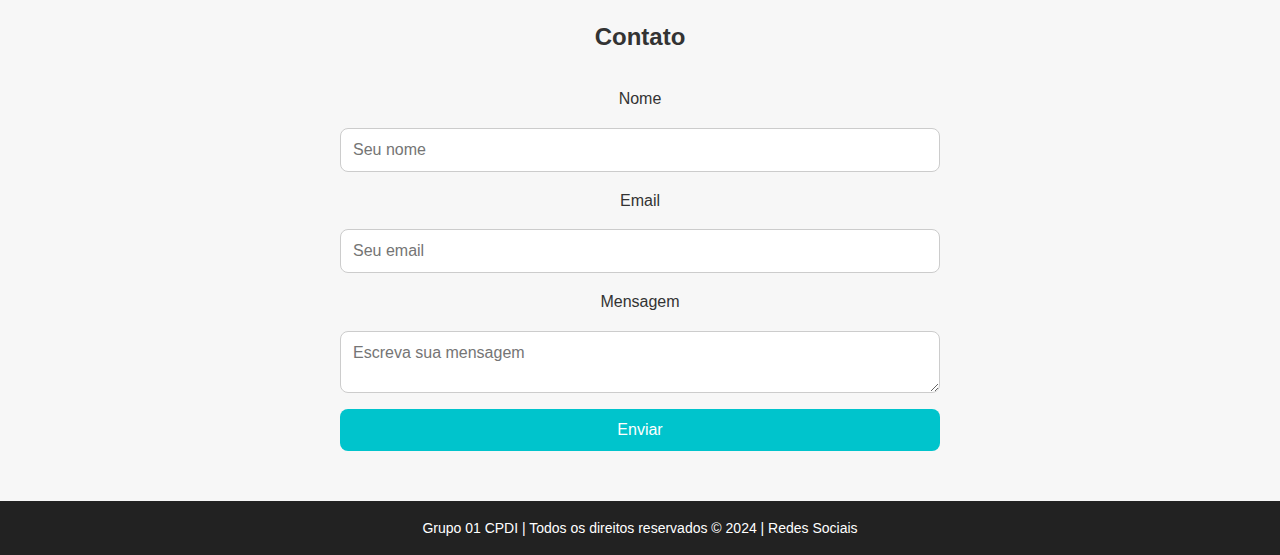
==== commit 32ad0a1f: "." ====
--- a/index.html
+++ b/index.html
@@ -12,13 +12,14 @@
 <body>
   <!-- Barra de Navegação -->
   <nav id="navBar">
-    <div class="logo">WorldSkills</div>
+    <div class="logo"><img src="img/globo.png" alt="Logo WorldSkills"></div>
     <ul>
       <li><a href="#inicio">Início</a></li>
       <li><a href="index2.html">Sobre Nós</a></li>
       <li><a href="#projetos">Projetos</a></li>
       <li><a href="#depoimentos">Depoimentos</a></li>
       <li><a href="#contato">Contato</a></li>
+      <li><a href="indice.html">Quiz</a></li>
     </ul>
   </nav>
 
@@ -91,9 +92,9 @@
       <div class="projeto1">
        <h2>Vagas de trabalho disponíveis</h2>
        <img src="" alt="Imagem do projeto"/>
-       <p> </p>
-       <p></p>
-       <a target="_blank" href=""> saiba mais</a>
+       <p>lorem ipsum</p>
+       <p>Requer: Desenvolvedor front-end</p>
+       <a target="_blank" href=""> Saiba mais</a>
      </div>
 
     <div class= "projeto2">
@@ -130,7 +131,7 @@
 
       <h2>Depoimentos</h2>
       <br>
-      <h3>Confira algumas das experiências de nossos usuários:</h3>
+      <h3>Confira algumas das experiências de usuários que encontraram o Match perfeito:</h3>
 
 <br>
 <br>
@@ -138,20 +139,20 @@
      <div class="depoimentoscontainer">
       
       
-      <div class="Itens">
+      <div class="itens">
       <h5>"Plataforma mudou minha vida profissional".
         <br><br> Eduarda Galvão</div></h5>
       
-      <div class="Itens">
+      <div class="itens">
         <h5>"Consegui aplicar minhas habilidades de forma prática". 
           <br><br> Júlia Santos</div></h5>
       
-        <div class="Itens">
+        <div class="itens">
           <h5>"Graças a WorldSkills, consegui me conectar com projetos incríveis e expandir minha carreira em pouco tempo". 
             <br><br>
         Augusto Moreira</div></h5>
 
-      <div class="Itens">
+      <div class="itens">
           <h5>"Achei incrível como consegui encontrar projetos que têm tudo a ver comigo. Super fácil de usar!" 
             <br> <br> Barbara
         Silva</h5></div>
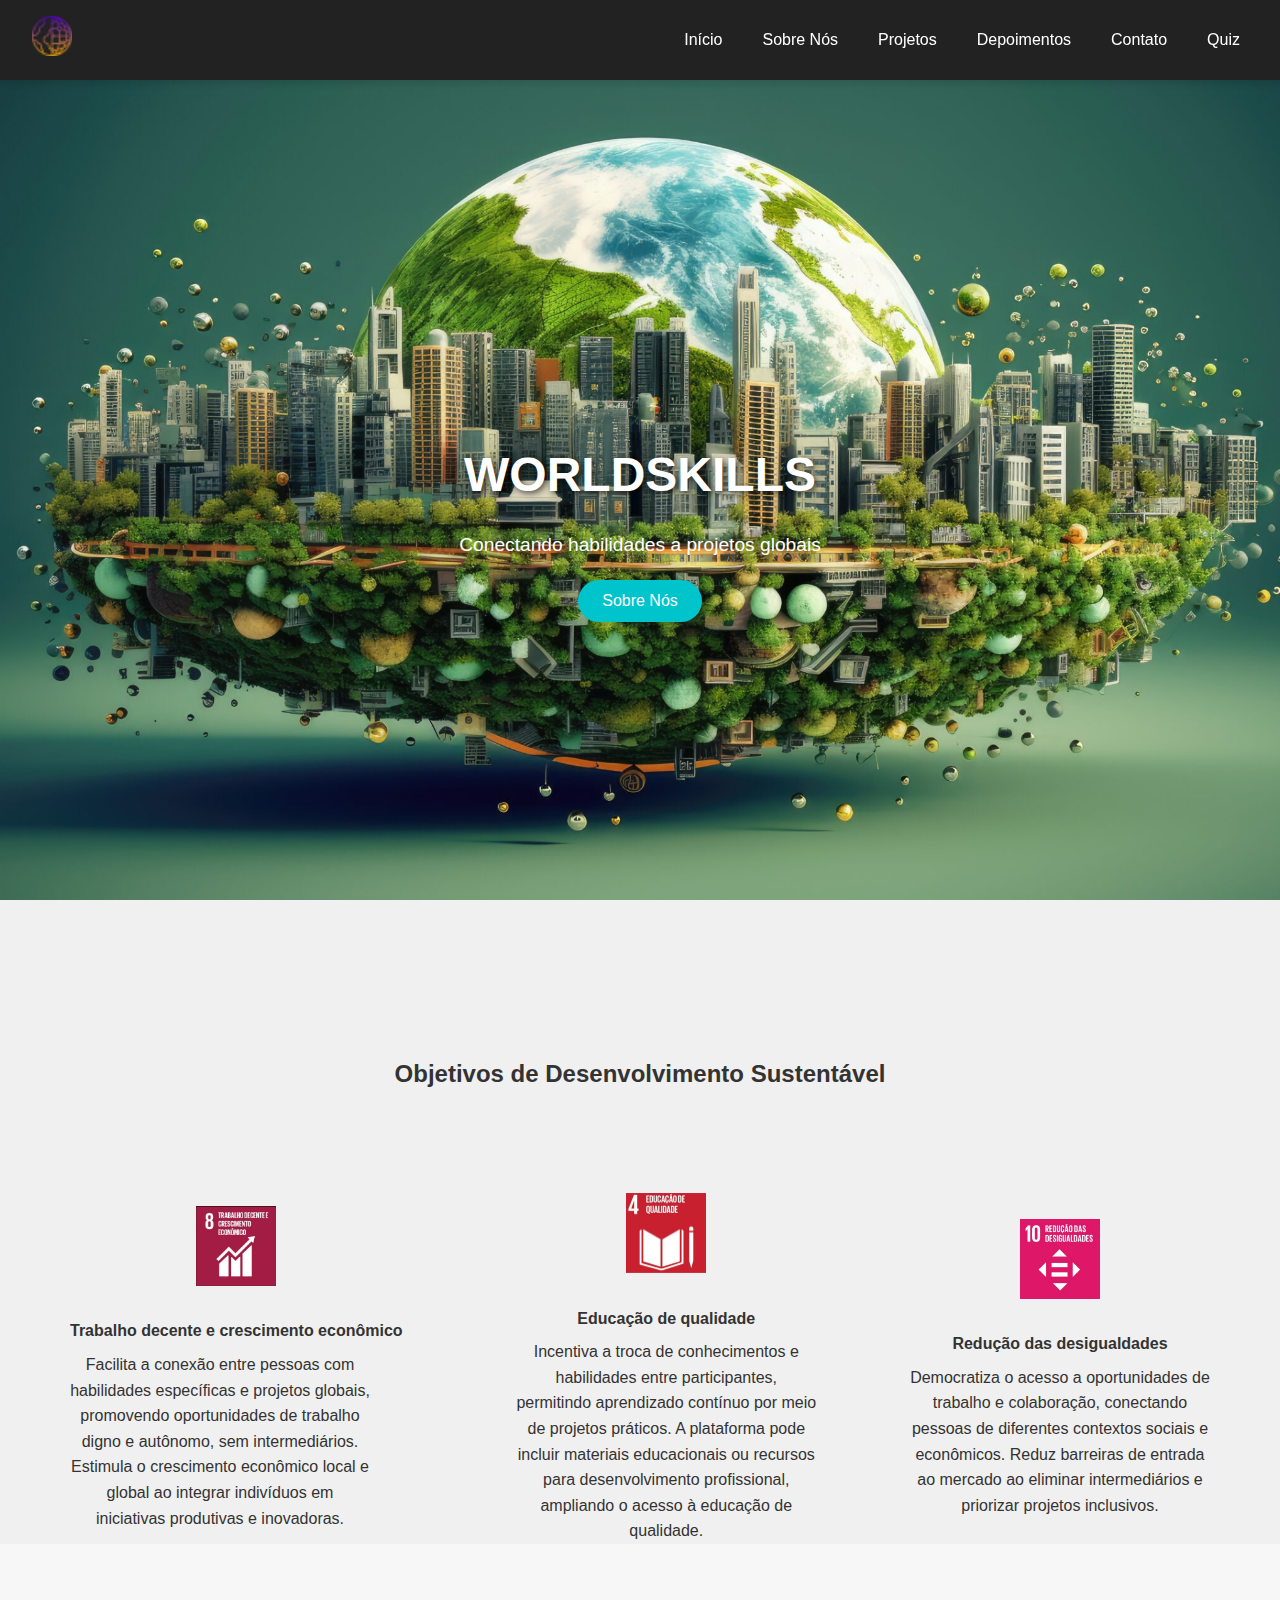
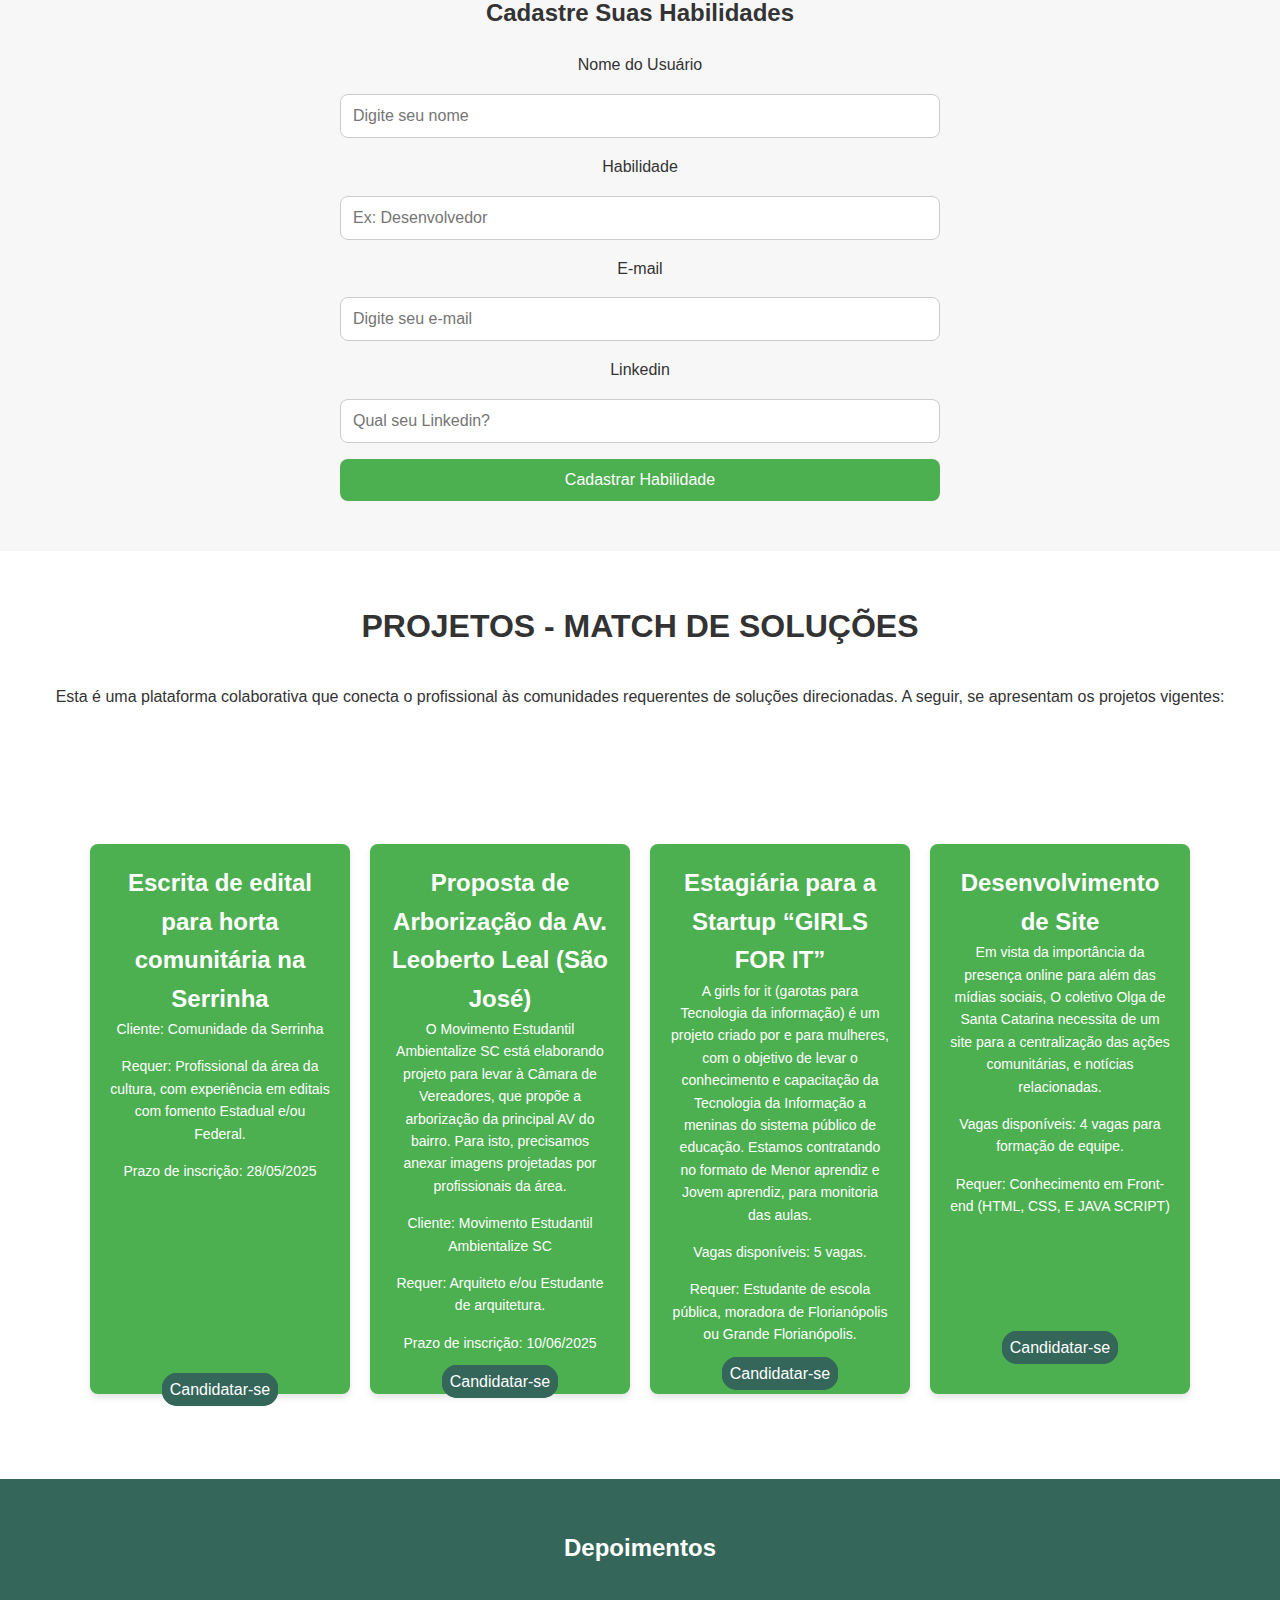
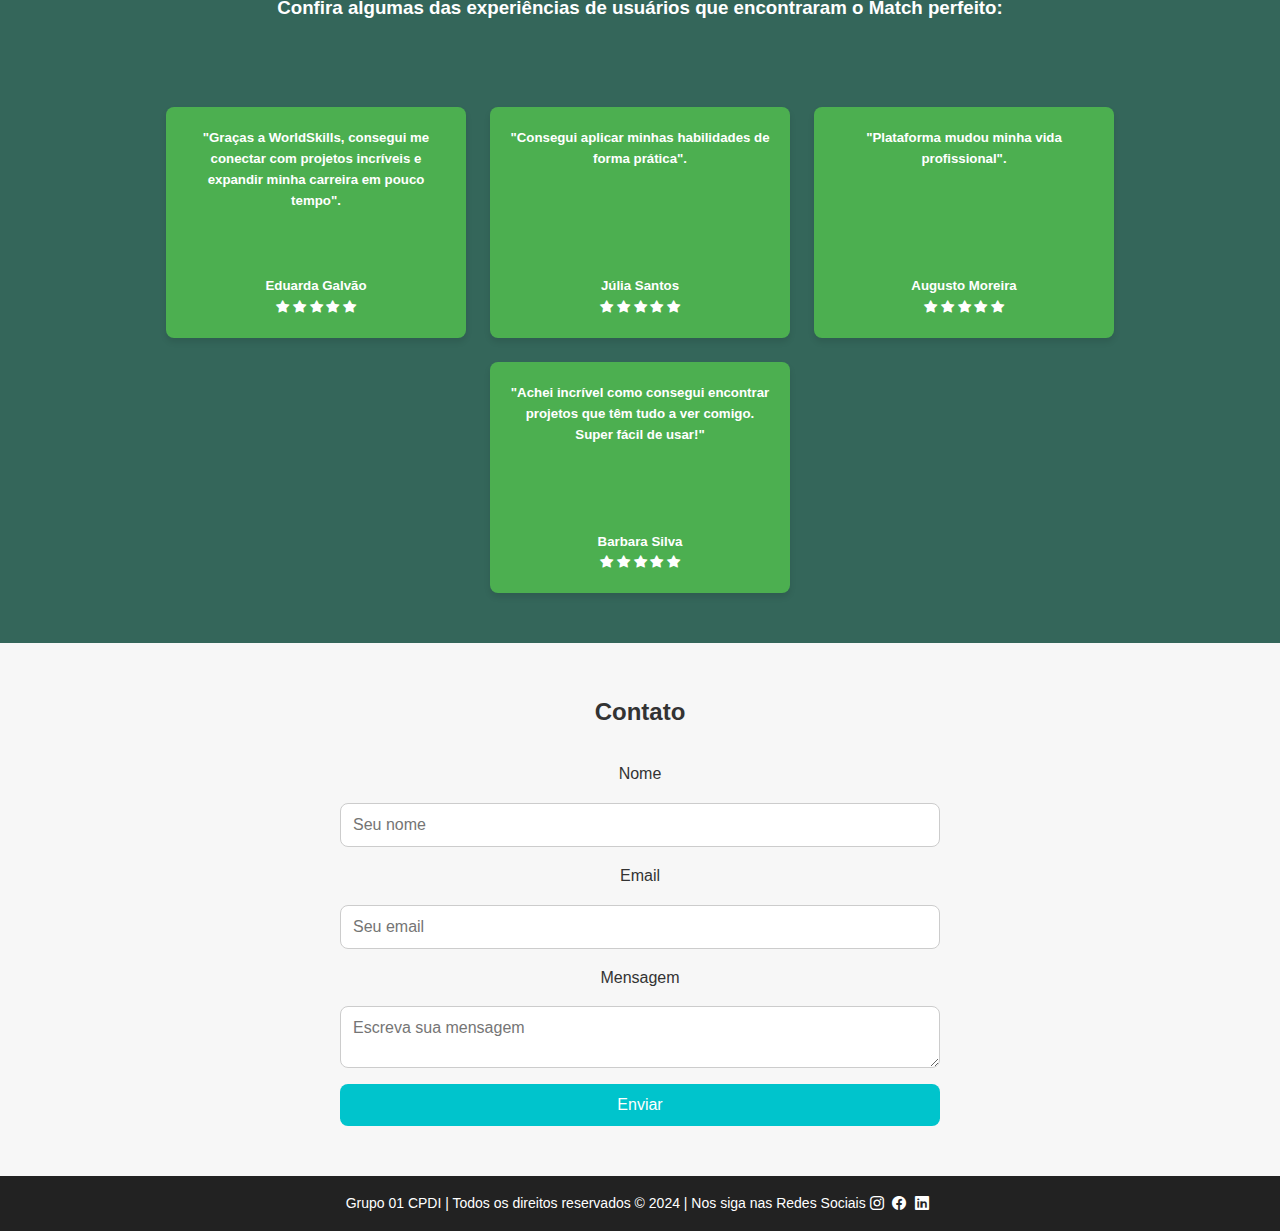
==== commit 6a88ce06: "alterações finaiss" ====
--- a/index.html
+++ b/index.html
@@ -19,7 +19,7 @@
       <li><a href="#projetos">Projetos</a></li>
       <li><a href="#depoimentos">Depoimentos</a></li>
       <li><a href="#contato">Contato</a></li>
-      <li><a href="indice.html">Quiz</a></li>
+      <li><a href="indice.html" target="_blank">Quiz</a></li>
     </ul>
   </nav>
 
@@ -28,44 +28,48 @@
     <div class="header">
       <h1>WORLDSKILLS</h1>
       <p>Conectando habilidades a projetos globais</p>
-    
-        <html><a href="index2.html"> <button>Sobre Nós</button></a></html>
-     
-      
+
+      <html><a href="index2.html"> <button>Sobre Nós</button></a>
+
+      </html>
+
+
     </div>
   </header>
   <main>
-   <!-- Objetivos de Desenvolvimento Sustentável -->
-   <section class="parallax" id="ods" style="background-image: url('ods-background.jpg');">
-    <div class="parallaxContent">
-      <h2>Objetivos de Desenvolvimento Sustentável</h2>
-      <div class="odsIcons">
-        <div class="odsOito">
-          <img src="img/ODS 8.png" alt="ODS 8">
-          <h3>Trabalho decente e crescimento econômico</h3>
-          <p>Facilita a conexão entre pessoas com habilidades específicas e projetos globais, promovendo oportunidades
-            de trabalho digno e autônomo, sem intermediários.
-            Estimula o crescimento econômico local e global ao integrar indivíduos em iniciativas produtivas e
-            inovadoras.</p>
-        </div>
-        <div class="odsQuatro">
-          <img src="img/ODS 4.png" alt="ODS 4">
-          <h3>Educação de qualidade</h3>
-          <p>Incentiva a troca de conhecimentos e habilidades entre participantes, permitindo aprendizado contínuo por
-            meio de projetos práticos.
-            A plataforma pode incluir materiais educacionais ou recursos para desenvolvimento profissional, ampliando o
-            acesso à educação de qualidade.</p>
-        </div>
-        <div class="odsDez">
-          <img src="img/ODS 10.png" alt="ODS 10">
-          <h3>Redução das desigualdades</h3>
-          <p>Democratiza o acesso a oportunidades de trabalho e colaboração, conectando pessoas de diferentes contextos
-            sociais e econômicos.
-            Reduz barreiras de entrada ao mercado ao eliminar intermediários e priorizar projetos inclusivos.</p>
+    <!-- Objetivos de Desenvolvimento Sustentável -->
+    <section class="parallax" id="ods" style="background-image: url('ods-background.jpg');">
+      <div class="parallaxContent">
+        <h2>Objetivos de Desenvolvimento Sustentável</h2>
+        <div class="odsIcons">
+          <div class="odsOito">
+            <img src="img/ODS 8.png" alt="ODS 8">
+            <h3>Trabalho decente e crescimento econômico</h3>
+            <p>Facilita a conexão entre pessoas com habilidades específicas e projetos globais, promovendo oportunidades
+              de trabalho digno e autônomo, sem intermediários.
+              Estimula o crescimento econômico local e global ao integrar indivíduos em iniciativas produtivas e
+              inovadoras.</p>
+          </div>
+          <div class="odsQuatro">
+            <img src="img/ODS 4.png" alt="ODS 4">
+            <h3>Educação de qualidade</h3>
+            <p>Incentiva a troca de conhecimentos e habilidades entre participantes, permitindo aprendizado contínuo por
+              meio de projetos práticos.
+              A plataforma pode incluir materiais educacionais ou recursos para desenvolvimento profissional, ampliando
+              o
+              acesso à educação de qualidade.</p>
+          </div>
+          <div class="odsDez">
+            <img src="img/ODS 10.png" alt="ODS 10">
+            <h3>Redução das desigualdades</h3>
+            <p>Democratiza o acesso a oportunidades de trabalho e colaboração, conectando pessoas de diferentes
+              contextos
+              sociais e econômicos.
+              Reduz barreiras de entrada ao mercado ao eliminar intermediários e priorizar projetos inclusivos.</p>
+          </div>
         </div>
       </div>
-    </div>
-   </section>
+    </section>
 
     <!-- Formulário -->
     <section id="formulario">
@@ -85,44 +89,47 @@
 
 
     <!--Projetos-->
-   <section id="projetos">
-    <h1>PROJETOS</h1>
-   
-     <div class= "projetoscontainer">
-      <div class="projeto1">
-       <h2>Vagas de trabalho disponíveis</h2>
-       <img src="" alt="Imagem do projeto"/>
-       <p>lorem ipsum</p>
-       <p>Requer: Desenvolvedor front-end</p>
-       <a target="_blank" href=""> Saiba mais</a>
-     </div>
-
-    <div class= "projeto2">
-      <h2>Cursos online</h2>
-      <img src="" alt="Imagem do projeto"/>
-      <p> Cursos online gratuitos, com emissão de certificado.
-      </p>
-      <p>p>
-      <a target="_blank" href=""> Saiba mais</a>
-    </div>
-
-    <div class="projeto3">
-      <h2> Projetos</h2>
-      <img src="" alt="Imagem do projeto"/>
-      <p>lorem ipsum</p>
-      <p></p>
-      <a target="_blank" href=""> Saiba mais</a>
-    </div>
-    
-    <div class="projeto4">
-      <h2>Parcerias</h2>
-      <img src="" alt="Imagem do projeto"/>
-      <p></p>
-      <p></p>
-      <a target="_blank" href=""> Saiba mais</a>
-    </div>
-
-   </section>
+    <section id="projetos">
+      <h1>PROJETOS - MATCH DE SOLUÇÕES</h1>
+      <p class="projetosParagrafo">Esta é uma plataforma colaborativa que conecta o profissional às comunidades requerentes de soluções direcionadas.
+        A seguir, se apresentam os projetos vigentes:</p>
+
+      <div class="projetosContainer">
+        <div class="projeto1">
+          <h2>Escrita de edital para horta comunitária na Serrinha</h2>
+          <p>Cliente: Comunidade da Serrinha</p>
+            <p>Requer: Profissional da área da cultura, com experiência em editais com fomento Estadual e/ou Federal.</p>
+            <p>Prazo de inscrição: 28/05/2025</p>
+          <br><br><br><br><br><br><br><a target="_blank" href="">Candidatar-se</a>
+        </div>
+
+        <div class="projeto2">
+          <h2>Proposta de Arborização da Av. Leoberto Leal (São José)</h2>
+          <p>O Movimento Estudantil Ambientalize SC está elaborando projeto para levar à Câmara de Vereadores, que propõe a arborização da principal AV do bairro. Para isto, precisamos anexar imagens projetadas por profissionais da área.</p>
+          <p>Cliente: Movimento Estudantil Ambientalize SC</p>
+          <p>Requer: Arquiteto e/ou Estudante de arquitetura.</p>
+          <p>Prazo de inscrição: 10/06/2025</p>
+          <a target="_blank" href="">Candidatar-se</a>
+        </div>
+
+        <div class="projeto3">
+          <h2> Estagiária para a Startup “GIRLS FOR IT”</h2>
+          <p>A girls for it (garotas para Tecnologia da informação) é um projeto criado por e para mulheres, com o objetivo de levar o conhecimento e capacitação da Tecnologia da Informação a meninas do sistema público de educação. Estamos contratando no formato de Menor aprendiz e Jovem aprendiz, para monitoria das aulas.</p>
+          <p>Vagas disponíveis: 5 vagas.</p>
+          <p>Requer: Estudante de escola pública, moradora de Florianópolis ou Grande Florianópolis.</p>
+          <a target="_blank" href="">Candidatar-se</a>
+          
+        </div>
+
+        <div class="projeto4">
+          <h2>Desenvolvimento de Site</h2>
+          <p>Em vista da importância da presença online para além das mídias sociais, O coletivo Olga de Santa Catarina necessita de um site para a centralização das ações comunitárias, e notícias relacionadas.</p>
+          <p>Vagas disponíveis: 4 vagas para formação de equipe.</p>
+          <p>Requer: Conhecimento em Front-end (HTML, CSS, E JAVA SCRIPT)</p>
+          <br><br><br><br><a target="_blank" href="">Candidatar-se</a>
+        </div>
+
+    </section>
 
 
 
@@ -133,30 +140,42 @@
       <br>
       <h3>Confira algumas das experiências de usuários que encontraram o Match perfeito:</h3>
 
-<br>
-<br>
-  
-     <div class="depoimentoscontainer">
-      
-      
-      <div class="itens">
-      <h5>"Plataforma mudou minha vida profissional".
-        <br><br> Eduarda Galvão</div></h5>
-      
-      <div class="itens">
-        <h5>"Consegui aplicar minhas habilidades de forma prática". 
-          <br><br> Júlia Santos</div></h5>
-      
-        <div class="itens">
-          <h5>"Graças a WorldSkills, consegui me conectar com projetos incríveis e expandir minha carreira em pouco tempo". 
-            <br><br>
-        Augusto Moreira</div></h5>
-
-      <div class="itens">
-          <h5>"Achei incrível como consegui encontrar projetos que têm tudo a ver comigo. Super fácil de usar!" 
-            <br> <br> Barbara
-        Silva</h5></div>
-    </section></div>
+      <br>
+      <br>
+
+      <div class="depoimentosContainer">
+
+
+        <div class="itens">
+          <h5>"Graças a WorldSkills, consegui me conectar com projetos incríveis e expandir minha carreira em pouco tempo".
+            <br><br><br><br> Eduarda Galvão
+            <br><i class="bi bi-star-fill"></i> <i class="bi bi-star-fill"></i> <i class="bi bi-star-fill"></i> <i class="bi bi-star-fill"></i> <i class="bi bi-star-fill"></i>
+        </div>
+        </h5>
+        
+
+        <div class="itens">
+          <h5>"Consegui aplicar minhas habilidades de forma prática".
+            <br><br><br><br><br><br> Júlia Santos
+            <br> <i class="bi bi-star-fill"></i> <i class="bi bi-star-fill"></i> <i class="bi bi-star-fill"></i> <i class="bi bi-star-fill"></i> <i class="bi bi-star-fill"></i>
+        </div>
+        </h5>
+
+        <div class="itens">
+          <h5>"Plataforma mudou minha vida profissional".
+            <br><br><br><br><br><br> Augusto Moreira
+            <br> <i class="bi bi-star-fill"></i> <i class="bi bi-star-fill"></i> <i class="bi bi-star-fill"></i> <i class="bi bi-star-fill"></i> <i class="bi bi-star-fill"></i>
+        </div>
+        </h5>
+
+        <div class="itens">
+          <h5>"Achei incrível como consegui encontrar projetos que têm tudo a ver comigo. Super fácil de usar!"
+            <br><br><br><br><br> Barbara Silva
+            <br> <i class="bi bi-star-fill"></i> <i class="bi bi-star-fill"></i> <i class="bi bi-star-fill"></i> <i class="bi bi-star-fill"></i> <i class="bi bi-star-fill"></i>
+          </h5>
+        </div>
+    </section>
+    </div>
 
     <!-- Contato -->
     <section id="contato">
@@ -175,7 +194,11 @@
 
   <!-- Rodapé -->
   <footer>
-    <p>Grupo 01 CPDI | Todos os direitos reservados © 2024 | Redes Sociais</p>
+    <p>Grupo 01 CPDI | Todos os direitos reservados © 2024 | Nos siga nas Redes Sociais <a href=""> <i
+          class="bi bi-instagram"></i></a> <a href=""><i class="bi bi-facebook"></i></a> <a href=""><i
+          class="bi bi-linkedin"></i></a></p>
+
   </footer>
 </body>
+
 </html>--- a/style.css
+++ b/style.css
@@ -1,3 +1,7 @@
+/* Chamando a Biblioteca de Anúncios */
+@import url("https://cdn.jsdelivr.net/npm/bootstrap-icons@1.11.3/font/bootstrap-icons.min.css");
+
+
 /* Estilização global */
 * {
   margin: 0;
@@ -104,7 +108,7 @@
   width: 100%;
 }
 
-
+/* Estilização da Section das ODS */
 #ods {
   display: flex;
   justify-content: space-around;
@@ -174,7 +178,7 @@
   margin-bottom: 25px;
 }
 
-/* Sessão de Projetos */
+/* Estilização da Section de Projetos */
 #projetos {
   padding: 50px;
   background-color: #fff;
@@ -186,17 +190,36 @@
   color: #333;
 }
 
-.projetoscontainer {
-  display: grid;
-  grid-template-columns: repeat(auto-fit, minmax(250px, 1fr));
+.projetosContainer {
+  display: flex;
+  padding: 35px 40px;
+  justify-content: space-between;
+  align-items: stretch;
+  grid-gap: 40px;
   gap: 20px;
   justify-items: center;
 }
 
-.projetoscontainer .projeto1,
+.projetosContainer p{
+  font-size: 14px;
+  margin-bottom: 15px;
+  text-align: center;
+}
+
+.projetosContainer a{
+  color: #fff;
+  border: 8px solid #34665A;
+  border-radius: 15px;
+  background-color: #34665A;
+}
+
+.projetosContainer .projeto1,
 .projeto2,
 .projeto3,
 .projeto4 {
+  width: 300px;
+  height: 550px;
+  margin-top: 100px;
   background-color: #4caf50;
   border-radius: 8px;
   color: white;
@@ -204,9 +227,12 @@
   box-shadow: 0 4px 6px rgba(0, 0, 0, 0.1);
   transition: transform 0.3s ease;
   text-align: center;
-}
-
-.projetoscontainer .projeto1:hover,
+  justify-content: space-between;
+  flex-direction: column; /* Organiza o conteúdo verticalmente */
+  justify-content: space-between; /* Espaça o conteúdo interno */
+}
+
+.projetosContainer .projeto1:hover,
 .projeto2:hover,
 .projeto3:hover,
 .projeto4:hover {
@@ -263,7 +289,7 @@
   text-align: center;
 }
 
-.depoimentoscontainer {
+.depoimentosContainer {
   display: flex;
   flex-wrap: wrap;
   justify-content: center;
@@ -272,6 +298,8 @@
 }
 
 .itens {
+  display: flex;
+  justify-items: center;
   background-color: #4caf50;
   padding: 20px;
   border-radius: 8px;
@@ -328,6 +356,12 @@
   font-size: 14px;
 }
 
+footer a{
+  text-decoration: none;
+  color: #fff;
+  letter-spacing: 5px;
+}
+
 /* Responsividade */
 @media (max-width: 768px) {
   nav ul {
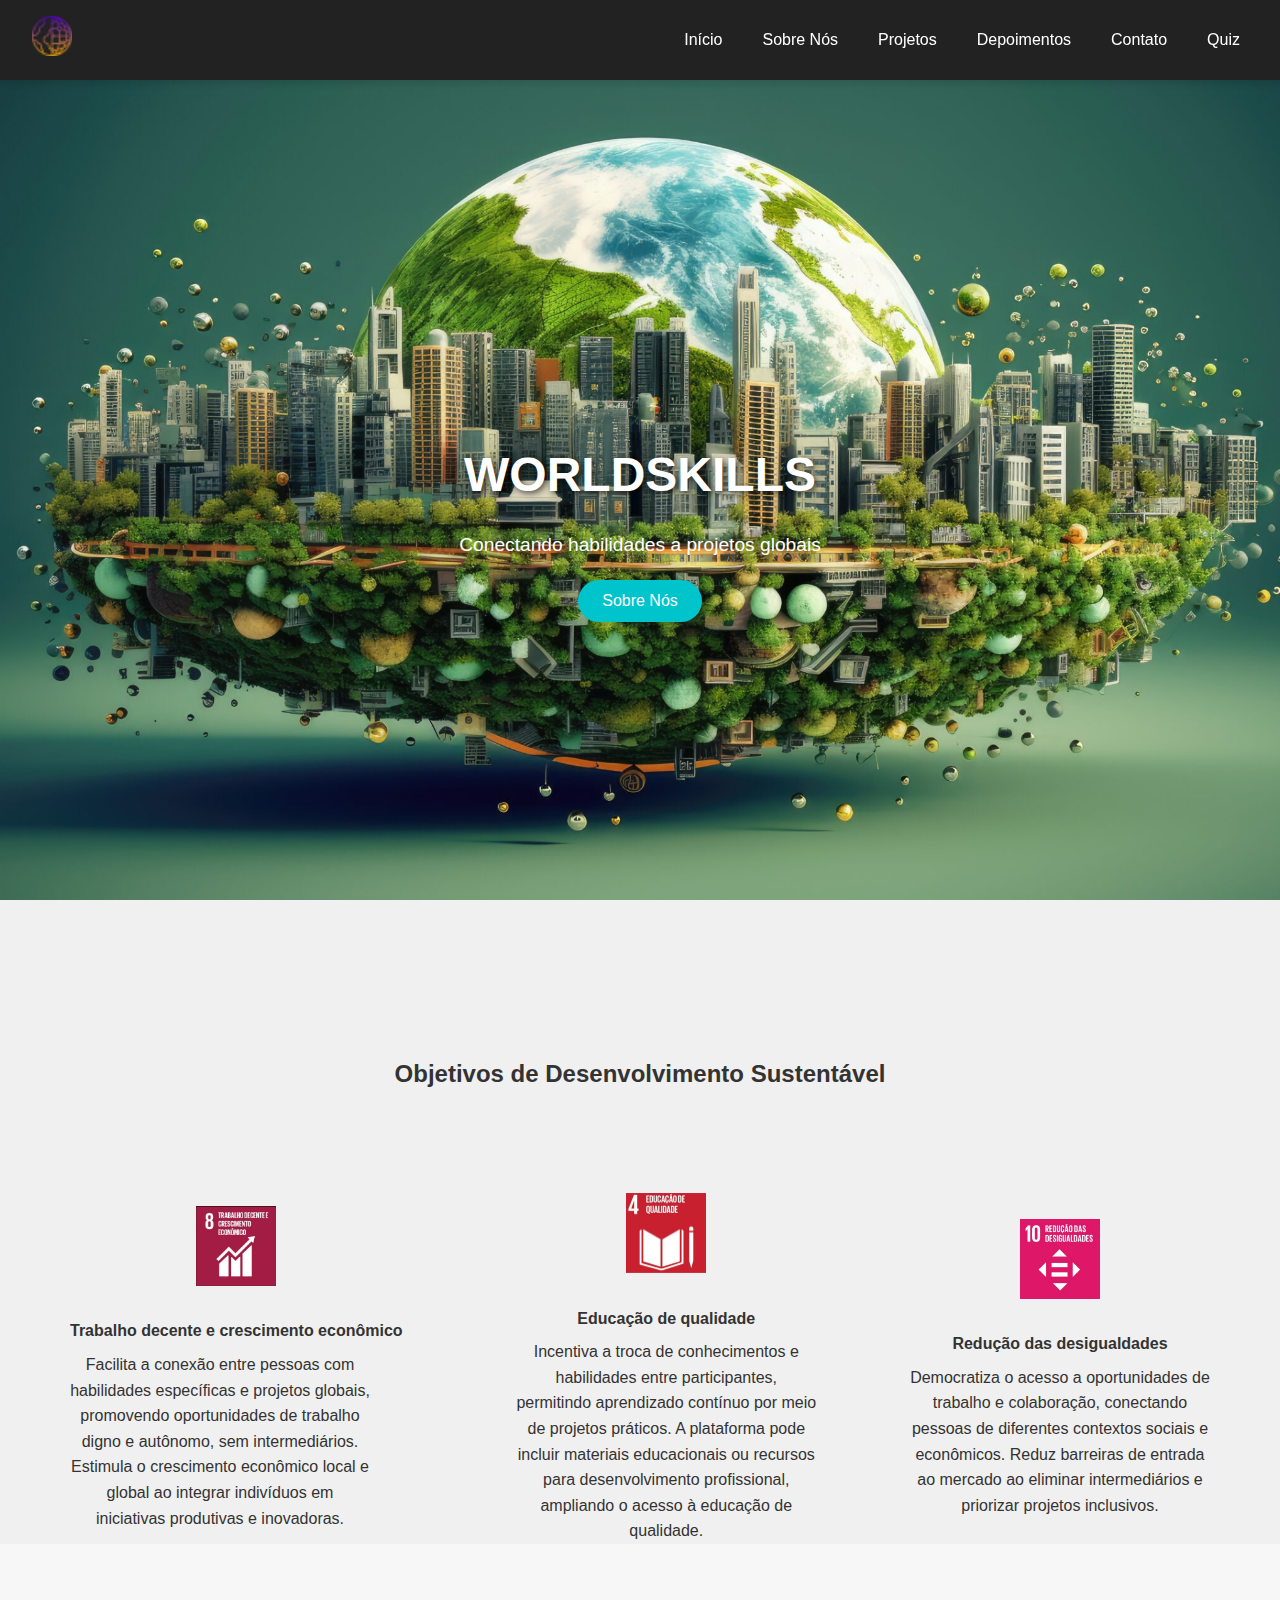
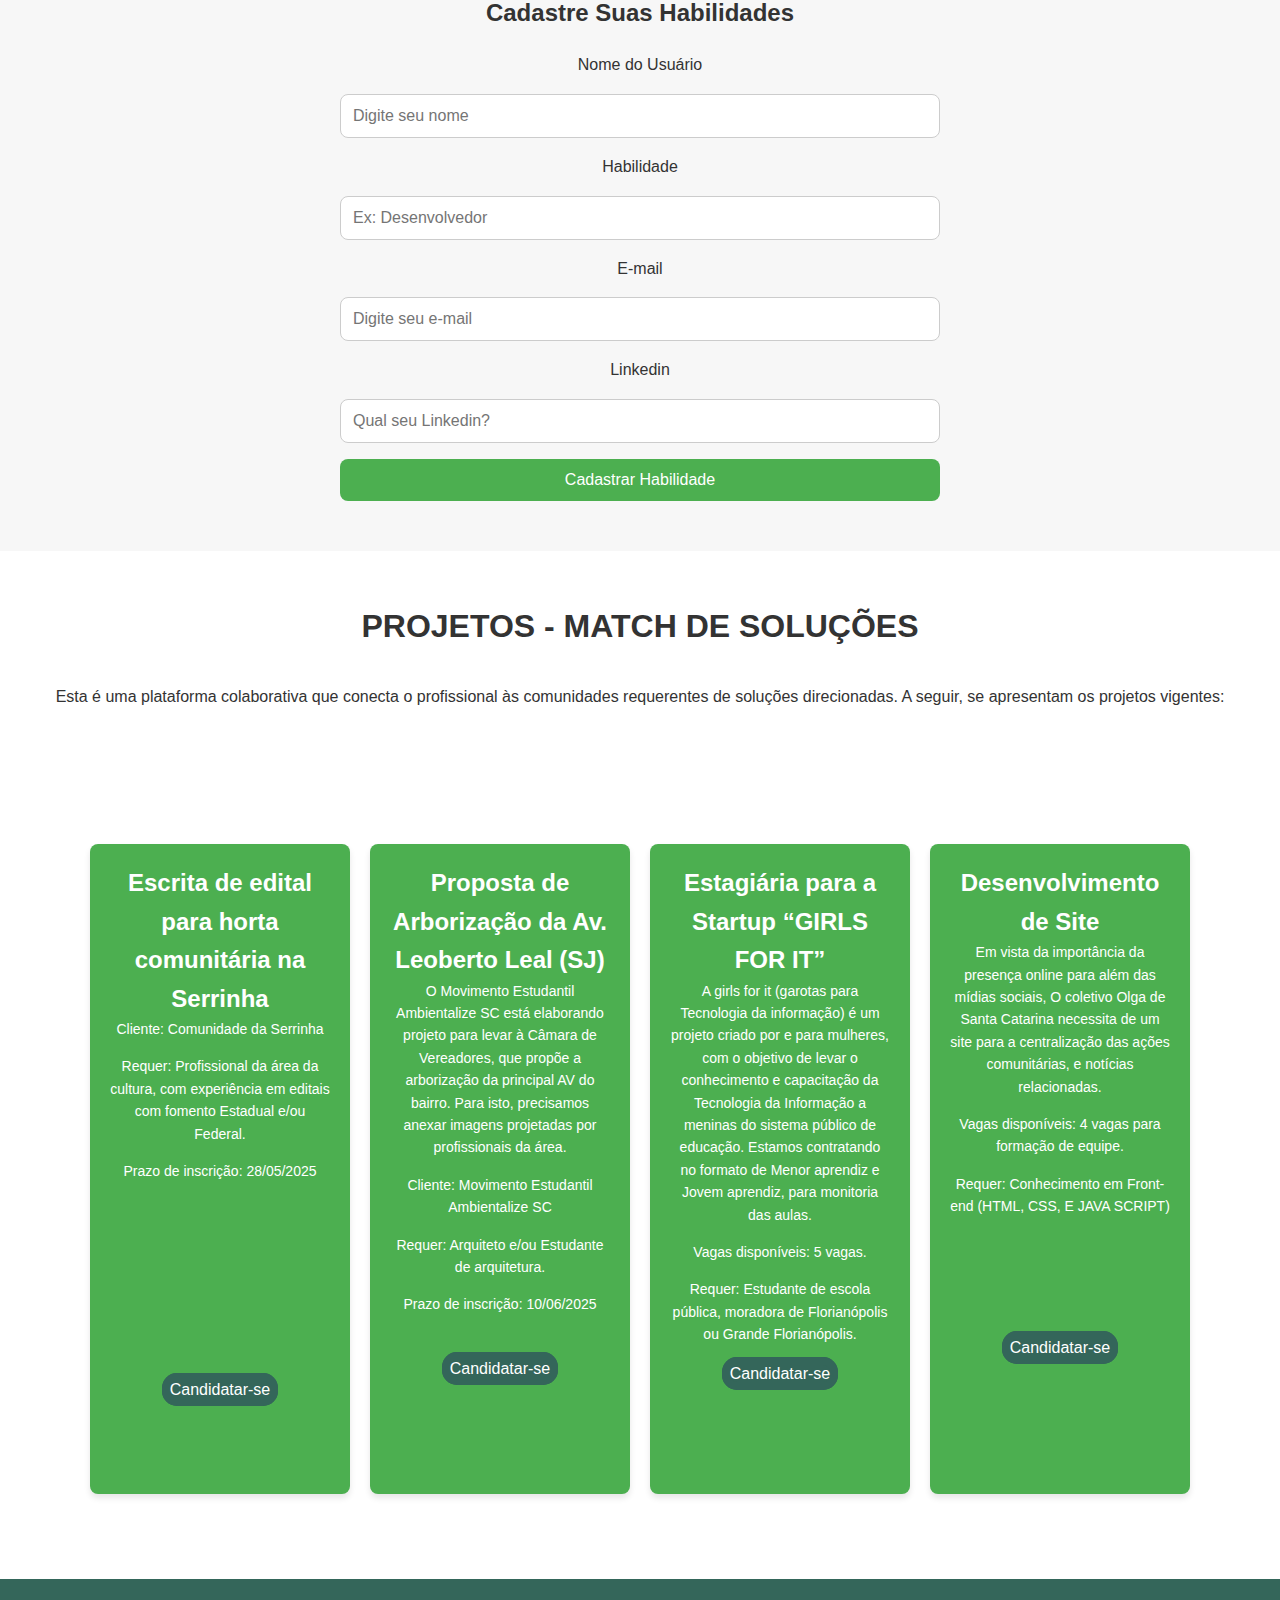
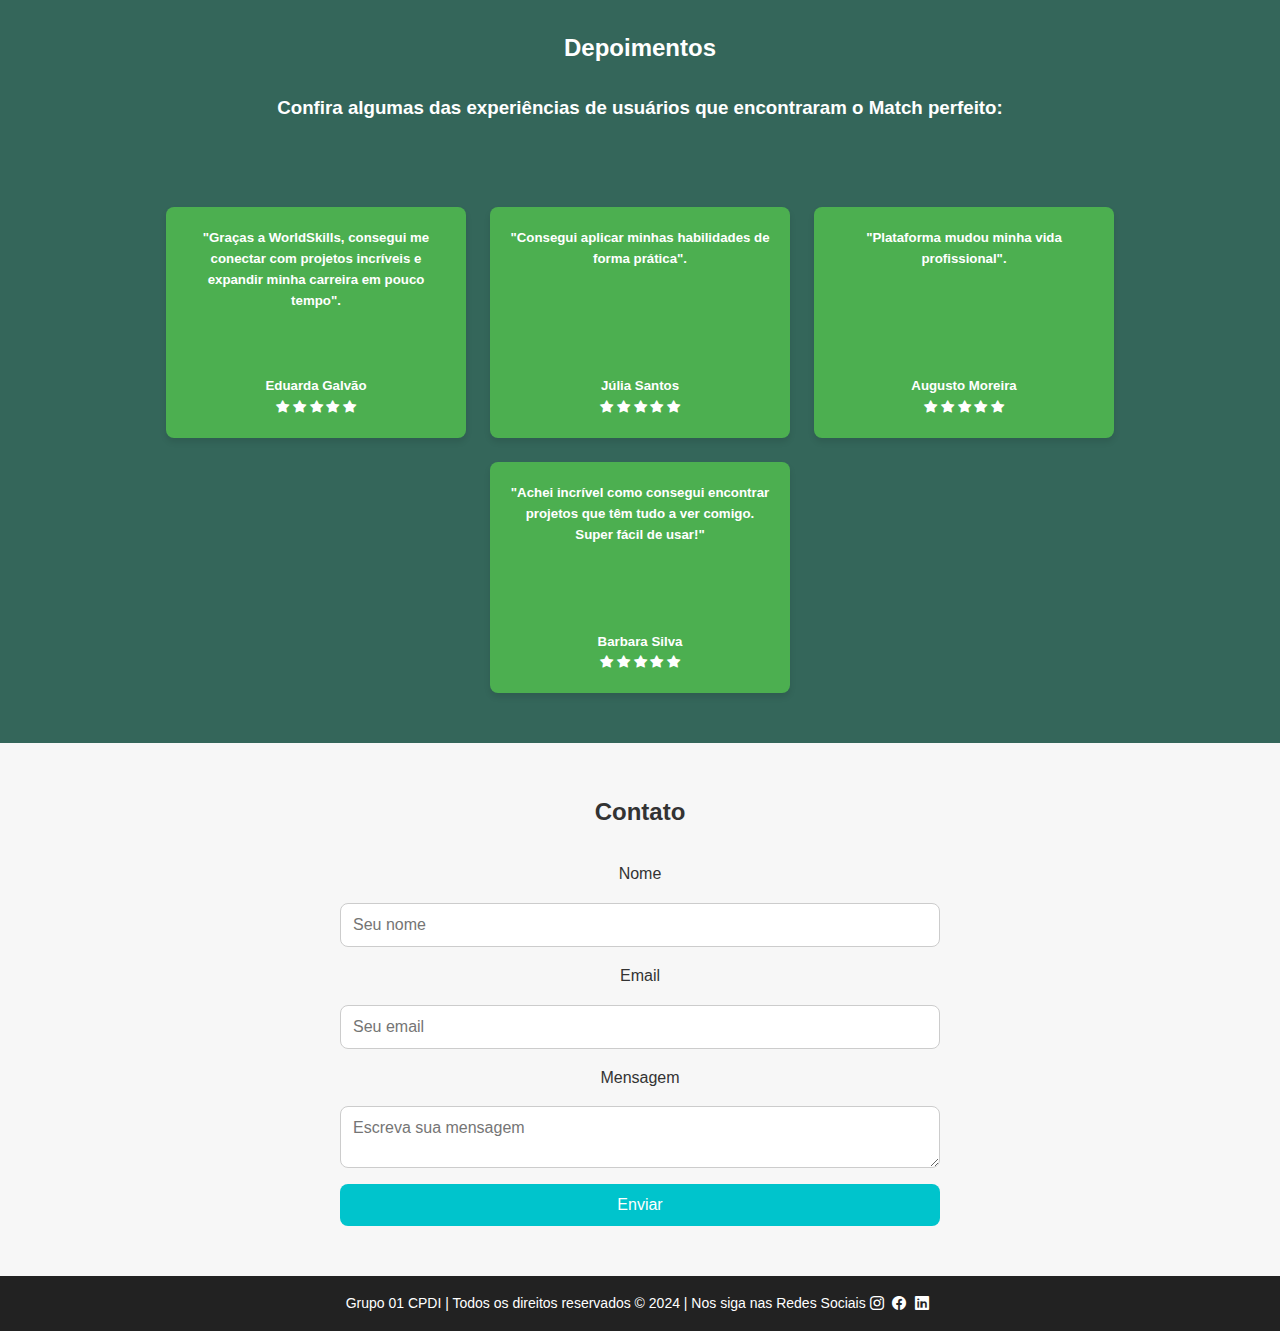
==== commit 10b62367: "responsividade atualizada" ====
--- a/index.html
+++ b/index.html
@@ -104,12 +104,12 @@
         </div>
 
         <div class="projeto2">
-          <h2>Proposta de Arborização da Av. Leoberto Leal (São José)</h2>
+          <h2>Proposta de Arborização da Av. Leoberto Leal (SJ)</h2>
           <p>O Movimento Estudantil Ambientalize SC está elaborando projeto para levar à Câmara de Vereadores, que propõe a arborização da principal AV do bairro. Para isto, precisamos anexar imagens projetadas por profissionais da área.</p>
           <p>Cliente: Movimento Estudantil Ambientalize SC</p>
           <p>Requer: Arquiteto e/ou Estudante de arquitetura.</p>
           <p>Prazo de inscrição: 10/06/2025</p>
-          <a target="_blank" href="">Candidatar-se</a>
+          <br><a target="_blank" href="">Candidatar-se</a>
         </div>
 
         <div class="projeto3">
--- a/style.css
+++ b/style.css
@@ -217,8 +217,8 @@
 .projeto2,
 .projeto3,
 .projeto4 {
-  width: 300px;
-  height: 550px;
+  width: 400px;
+  height: 650px;
   margin-top: 100px;
   background-color: #4caf50;
   border-radius: 8px;
@@ -362,18 +362,61 @@
   letter-spacing: 5px;
 }
 
-/* Responsividade */
+/* Responsividade para telas menores */
+@media (max-width: 1024px) {
+  .projetosContainer .projeto1,
+  .projetosContainer .projeto2,
+  .projetosContainer .projeto3,
+  .projetosContainer .projeto4 {
+    width: 250px; /* Ajusta a largura dos projetos */
+    height: auto; /* Altura automática para melhor adaptação */
+    padding: 15px;
+  }
+
+  .projetosContainer {
+    gap: 15px; /* Reduz o espaçamento entre os projetos */
+    padding: 20px; /* Ajusta o padding geral */
+  }
+}
+
 @media (max-width: 768px) {
-  nav ul {
-    flex-direction: column;
-    gap: 16px;
-  }
-
-  .projetoscontainer {
-    grid-template-columns: 1fr;
-  }
-
-  .depoimentoscontainer {
-    flex-direction: column;
+  .projetosContainer .projeto1,
+  .projetosContainer .projeto2,
+  .projetosContainer .projeto3,
+  .projetosContainer .projeto4 {
+    width: 200px; /* Ajusta ainda mais a largura */
+    padding: 10px;
+  }
+
+  .projetosContainer a {
+    width: 120px; /* Reduz a largura dos links */
+    height: 40px; /* Altura dos links ajustada */
+    font-size: 12px; /* Tamanho de fonte menor */
+  }
+
+  .projetosContainer {
+    flex-direction: column; /* Empilha os projetos verticalmente */
+    gap: 10px;
+  }
+}
+
+@media (max-width: 480px) {
+  .projetosContainer .projeto1,
+  .projetosContainer .projeto2,
+  .projetosContainer .projeto3,
+  .projetosContainer .projeto4 {
+    width: 100%; /* Ocupa toda a largura da tela */
+    padding: 8px;
+  }
+
+  .projetosContainer a {
+    width: 100%; /* Links ocupam a largura total do projeto */
+    height: 35px; /* Altura menor para links */
+    font-size: 10px; /* Fonte menor ainda */
+  }
+
+  .projetosContainer p {
+    font-size: 12px; /* Ajusta o texto para telas menores */
+    margin-bottom: 20px;
   }
 }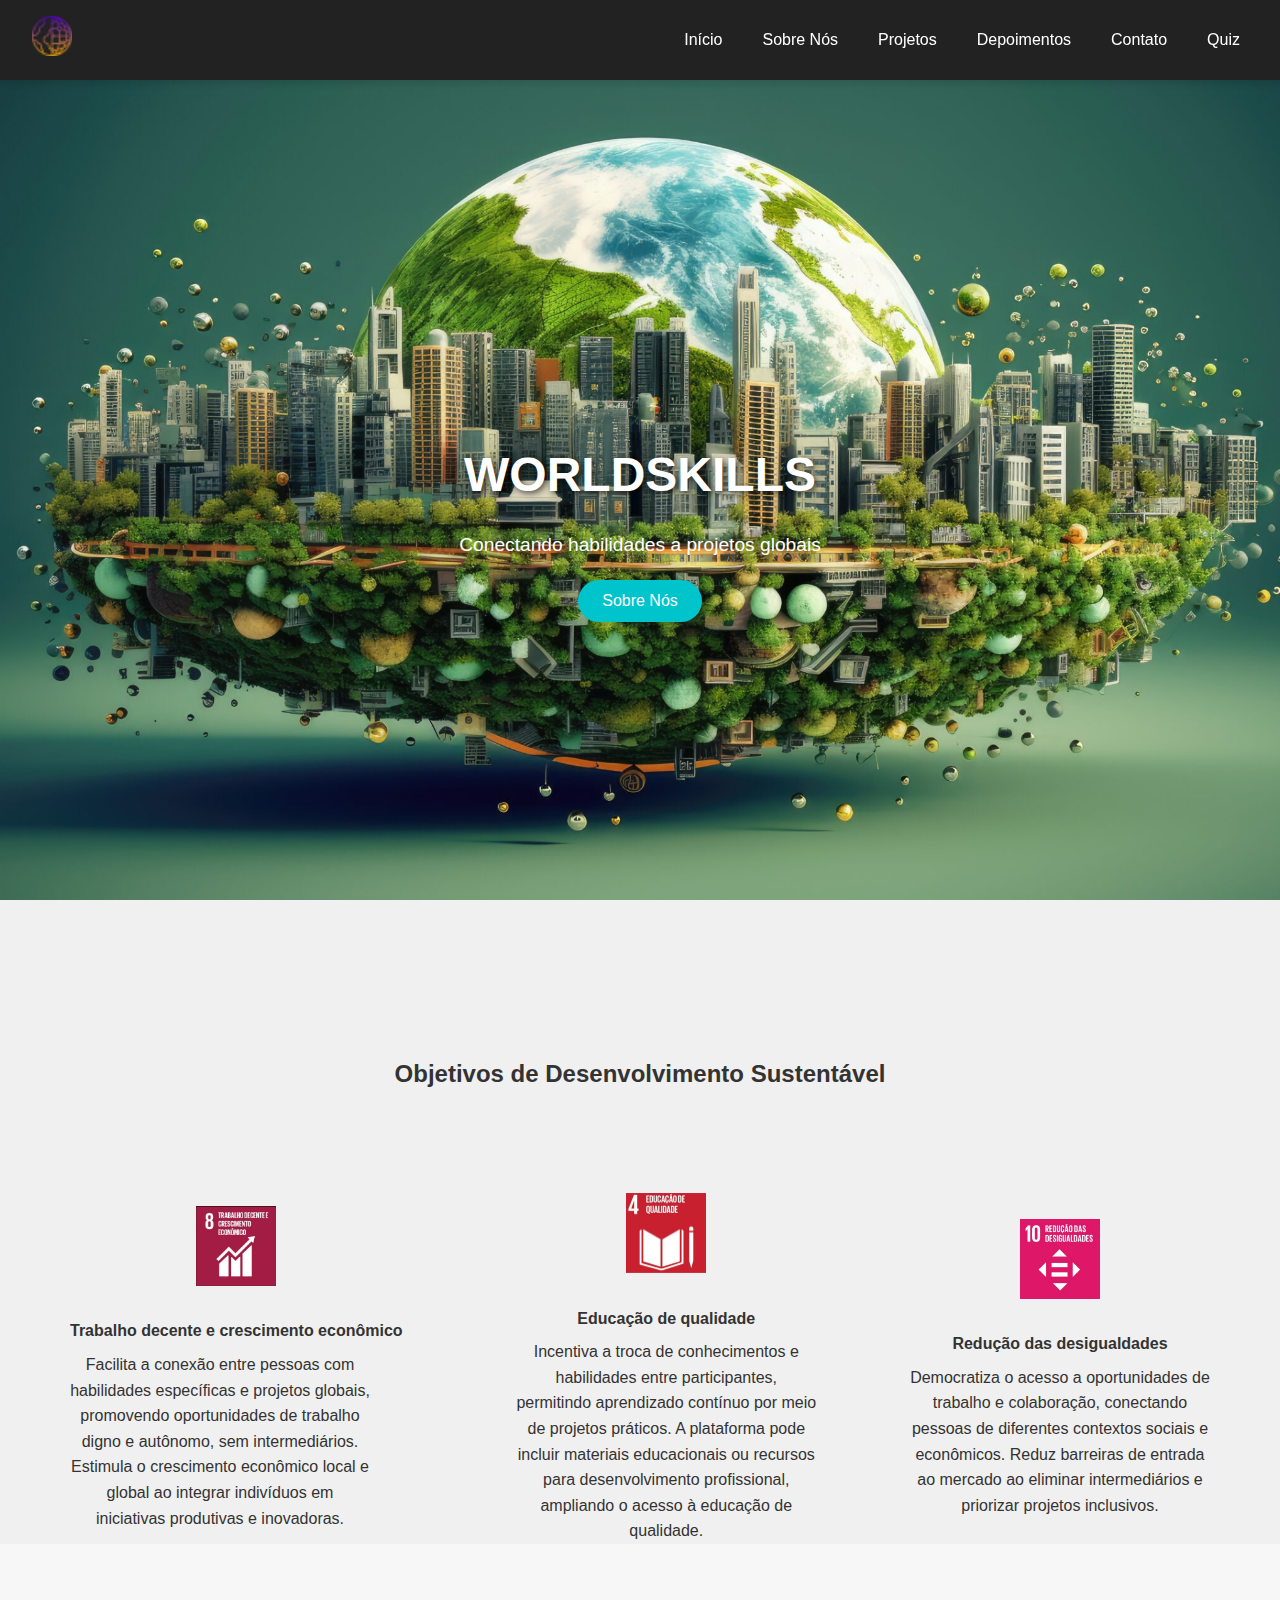
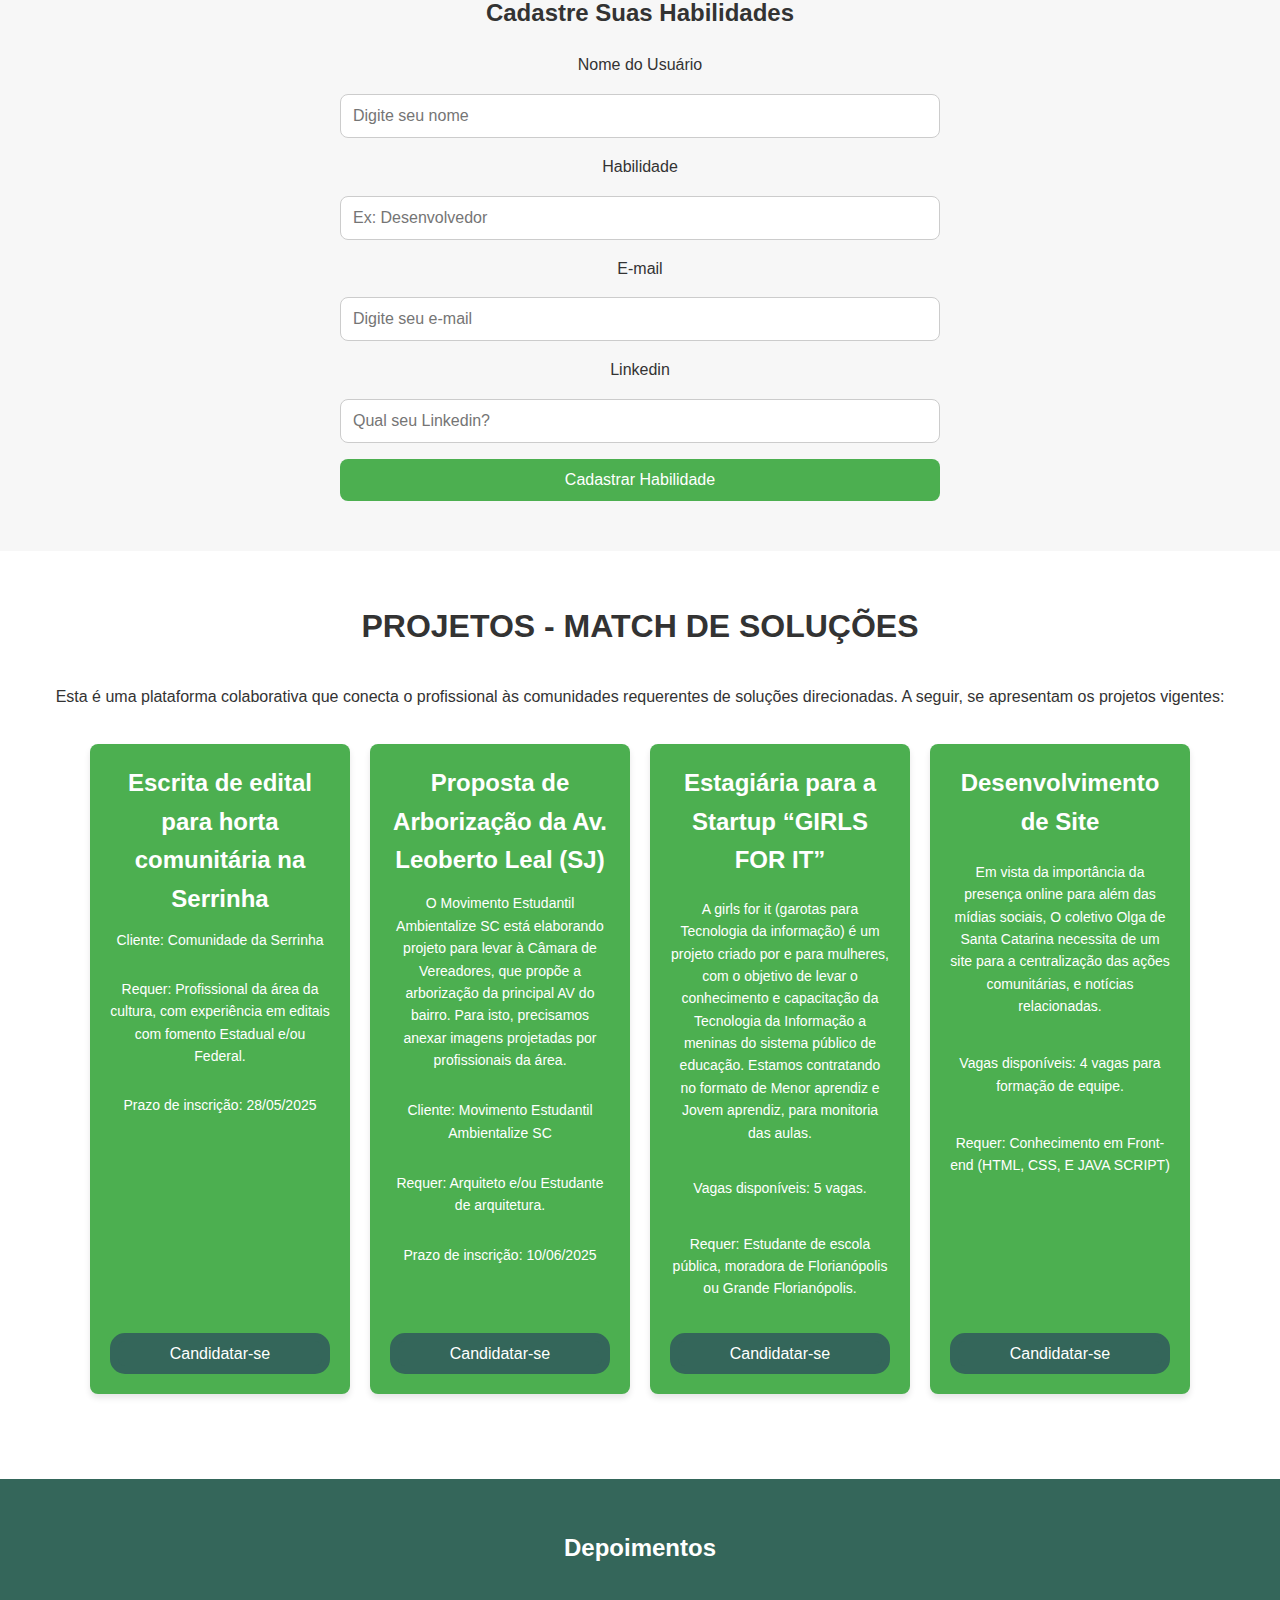
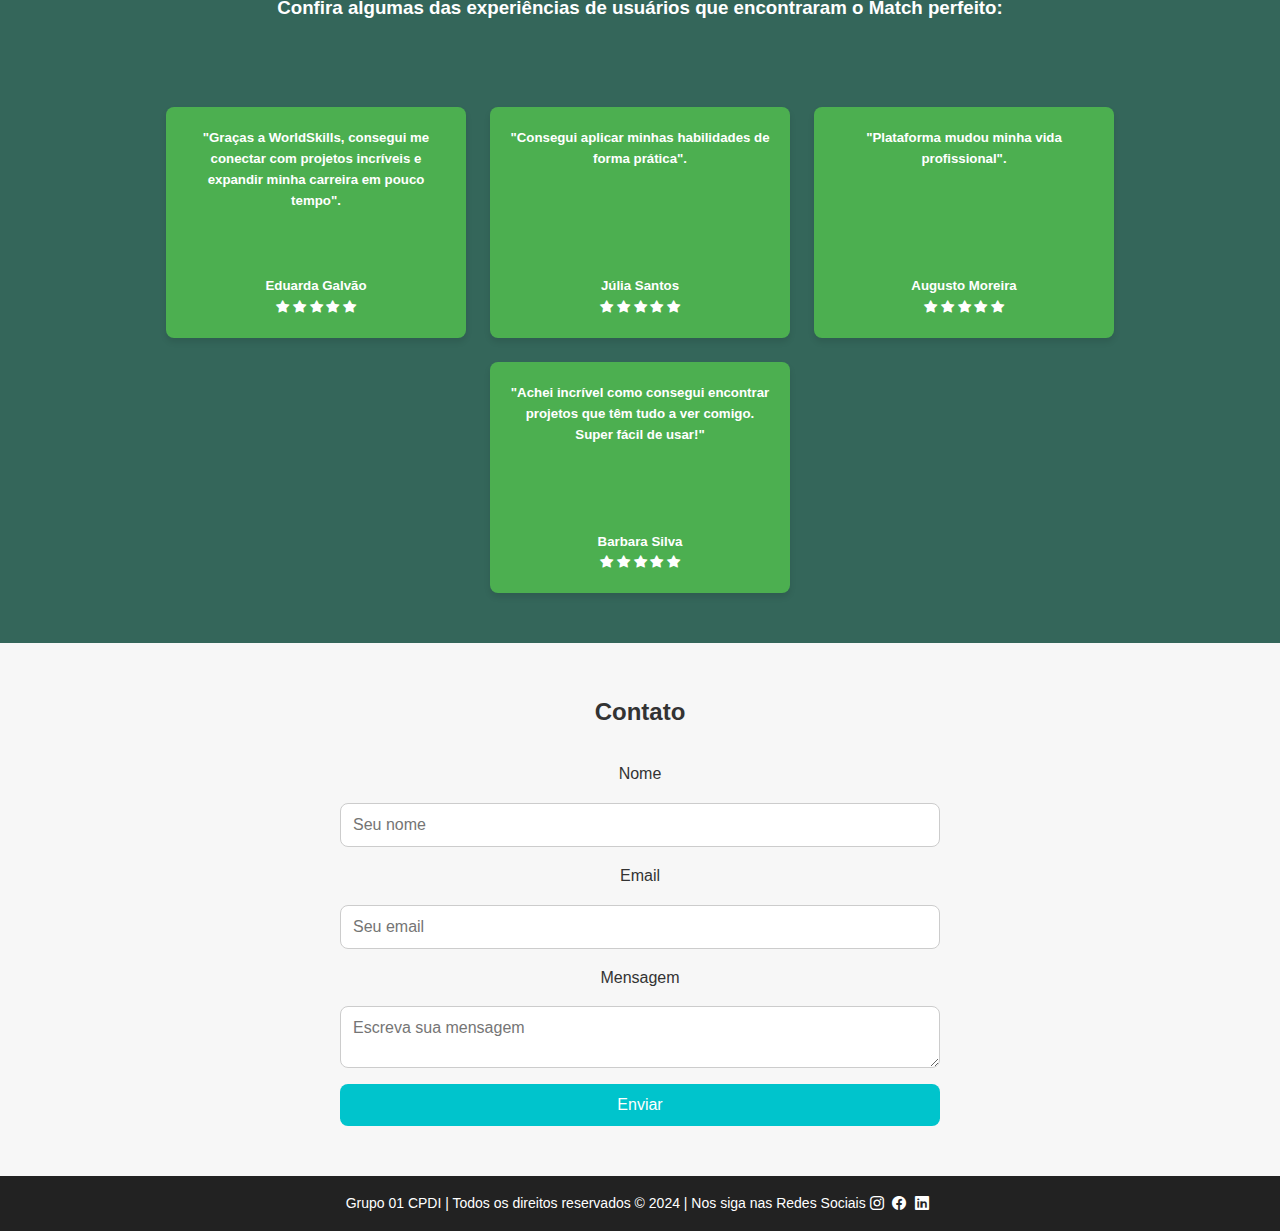
==== commit 744255d1: "add "target _blank" aos botões "sobre nós"" ====
--- a/index.html
+++ b/index.html
@@ -15,7 +15,7 @@
     <div class="logo"><img src="img/globo.png" alt="Logo WorldSkills"></div>
     <ul>
       <li><a href="#inicio">Início</a></li>
-      <li><a href="index2.html">Sobre Nós</a></li>
+      <li><a href="index2.html" target="_blank">Sobre Nós</a></li>
       <li><a href="#projetos">Projetos</a></li>
       <li><a href="#depoimentos">Depoimentos</a></li>
       <li><a href="#contato">Contato</a></li>
@@ -29,7 +29,7 @@
       <h1>WORLDSKILLS</h1>
       <p>Conectando habilidades a projetos globais</p>
 
-      <html><a href="index2.html"> <button>Sobre Nós</button></a>
+      <html><a href="index2.html" target="_blank"> <button>Sobre Nós</button></a>
 
       </html>
 
--- a/style.css
+++ b/style.css
@@ -42,22 +42,20 @@
   gap: 24px;
 }
 
-nav li {
-  position: relative;
-}
-
-nav a {
+nav li a {
   text-decoration: none;
-  color: white;
+  color: #ffffff;
   font-size: 16px;
   padding: 8px;
   transition: color 0.3s ease;
 }
 
-nav a:hover {
+nav li a:hover {
   color: #00c4cc;
   border-bottom: 2px solid #00c4cc;
 }
+
+
 
 /* Parallax Header */
 header {
@@ -200,13 +198,13 @@
   justify-items: center;
 }
 
-.projetosContainer p{
+.projetosContainer p {
   font-size: 14px;
   margin-bottom: 15px;
   text-align: center;
 }
 
-.projetosContainer a{
+.projetosContainer a {
   color: #fff;
   border: 8px solid #34665A;
   border-radius: 15px;
@@ -217,9 +215,9 @@
 .projeto2,
 .projeto3,
 .projeto4 {
-  width: 400px;
+  width: 100%;
+  max-width: 400px;
   height: 650px;
-  margin-top: 100px;
   background-color: #4caf50;
   border-radius: 8px;
   color: white;
@@ -227,9 +225,9 @@
   box-shadow: 0 4px 6px rgba(0, 0, 0, 0.1);
   transition: transform 0.3s ease;
   text-align: center;
+  display: flex;
+  flex-direction: column;
   justify-content: space-between;
-  flex-direction: column; /* Organiza o conteúdo verticalmente */
-  justify-content: space-between; /* Espaça o conteúdo interno */
 }
 
 .projetosContainer .projeto1:hover,
@@ -315,7 +313,7 @@
   background-color: #f7f7f7;
 }
 
-#contato h2{
+#contato h2 {
   margin-bottom: 30px;
 }
 
@@ -356,67 +354,18 @@
   font-size: 14px;
 }
 
-footer a{
+footer a {
   text-decoration: none;
   color: #fff;
   letter-spacing: 5px;
 }
 
-/* Responsividade para telas menores */
-@media (max-width: 1024px) {
-  .projetosContainer .projeto1,
-  .projetosContainer .projeto2,
-  .projetosContainer .projeto3,
-  .projetosContainer .projeto4 {
-    width: 250px; /* Ajusta a largura dos projetos */
-    height: auto; /* Altura automática para melhor adaptação */
-    padding: 15px;
-  }
-
-  .projetosContainer {
-    gap: 15px; /* Reduz o espaçamento entre os projetos */
-    padding: 20px; /* Ajusta o padding geral */
-  }
-}
-
-@media (max-width: 768px) {
-  .projetosContainer .projeto1,
-  .projetosContainer .projeto2,
-  .projetosContainer .projeto3,
-  .projetosContainer .projeto4 {
-    width: 200px; /* Ajusta ainda mais a largura */
-    padding: 10px;
-  }
-
-  .projetosContainer a {
-    width: 120px; /* Reduz a largura dos links */
-    height: 40px; /* Altura dos links ajustada */
-    font-size: 12px; /* Tamanho de fonte menor */
-  }
-
-  .projetosContainer {
-    flex-direction: column; /* Empilha os projetos verticalmente */
-    gap: 10px;
-  }
-}
-
-@media (max-width: 480px) {
-  .projetosContainer .projeto1,
-  .projetosContainer .projeto2,
-  .projetosContainer .projeto3,
-  .projetosContainer .projeto4 {
-    width: 100%; /* Ocupa toda a largura da tela */
-    padding: 8px;
-  }
-
-  .projetosContainer a {
-    width: 100%; /* Links ocupam a largura total do projeto */
-    height: 35px; /* Altura menor para links */
-    font-size: 10px; /* Fonte menor ainda */
-  }
-
-  .projetosContainer p {
-    font-size: 12px; /* Ajusta o texto para telas menores */
-    margin-bottom: 20px;
-  }
-}+  
+
+
+ 
+
+  
+  
+
+
